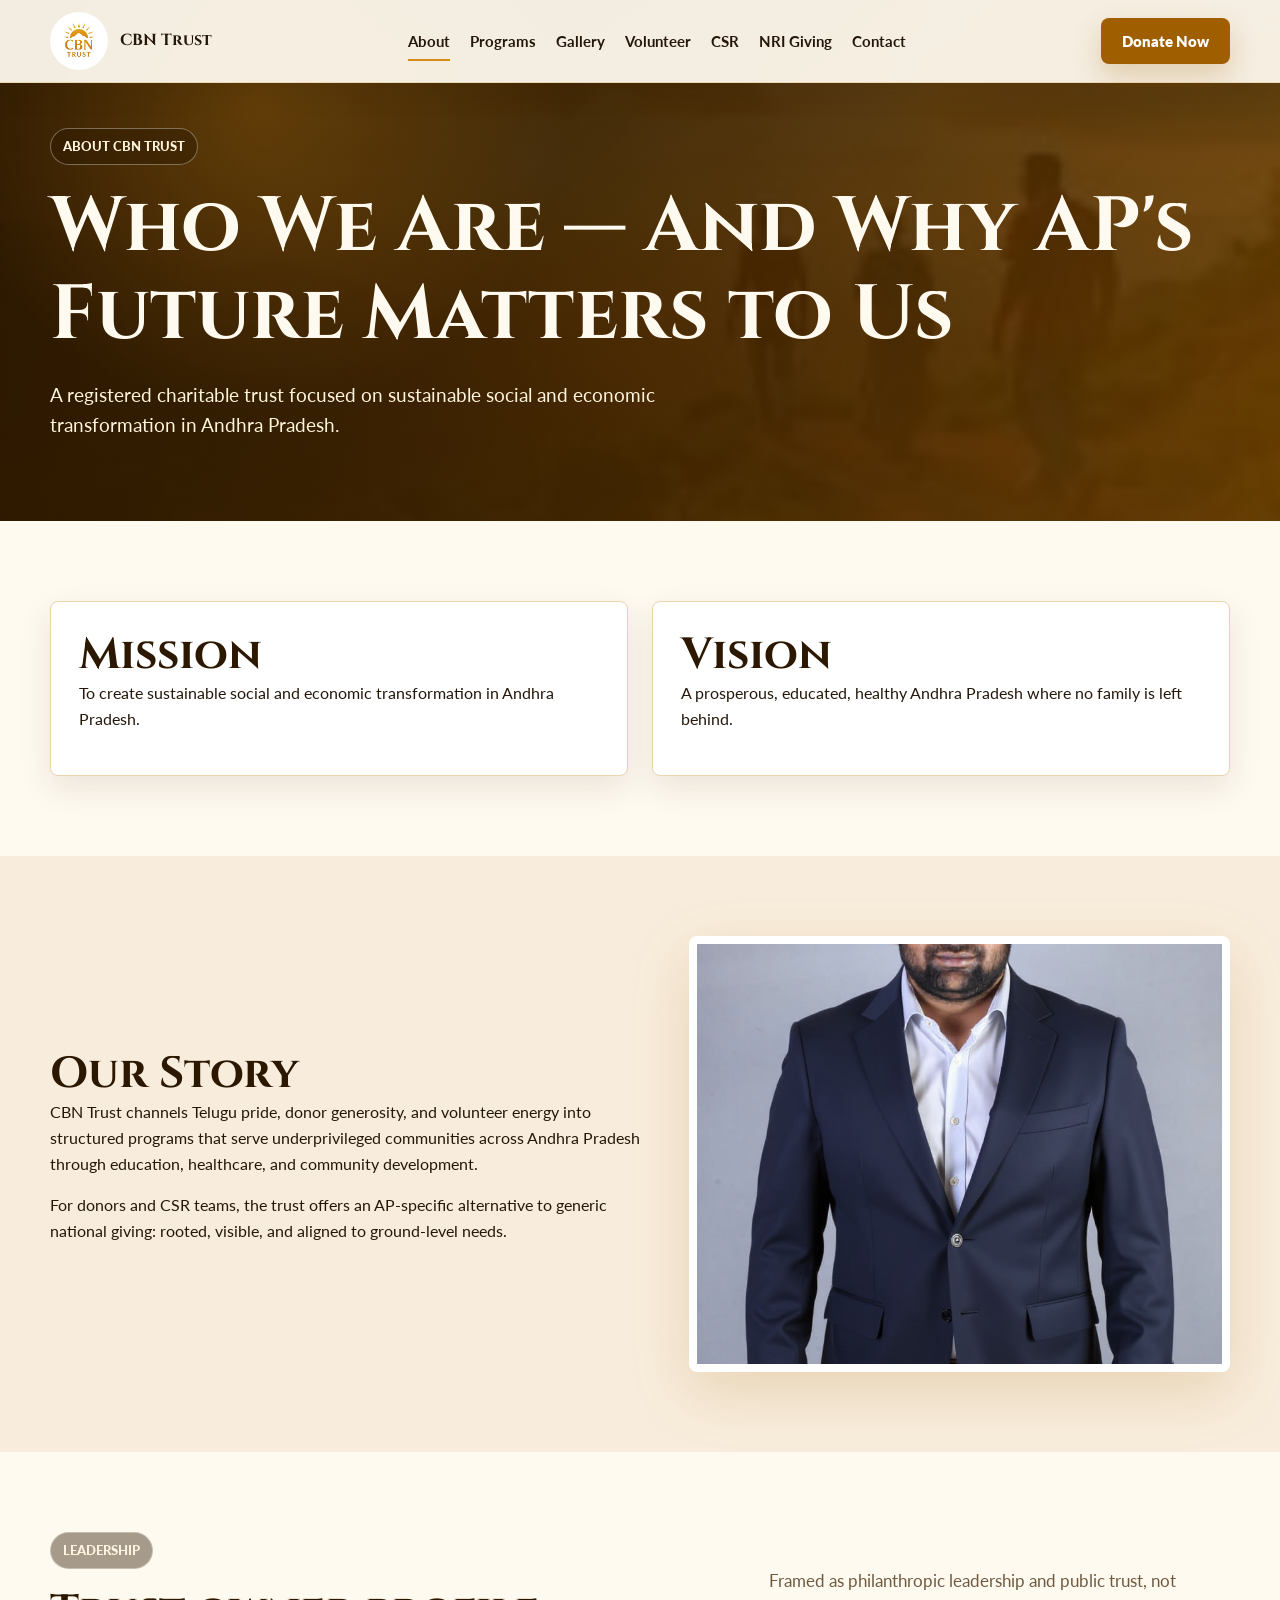
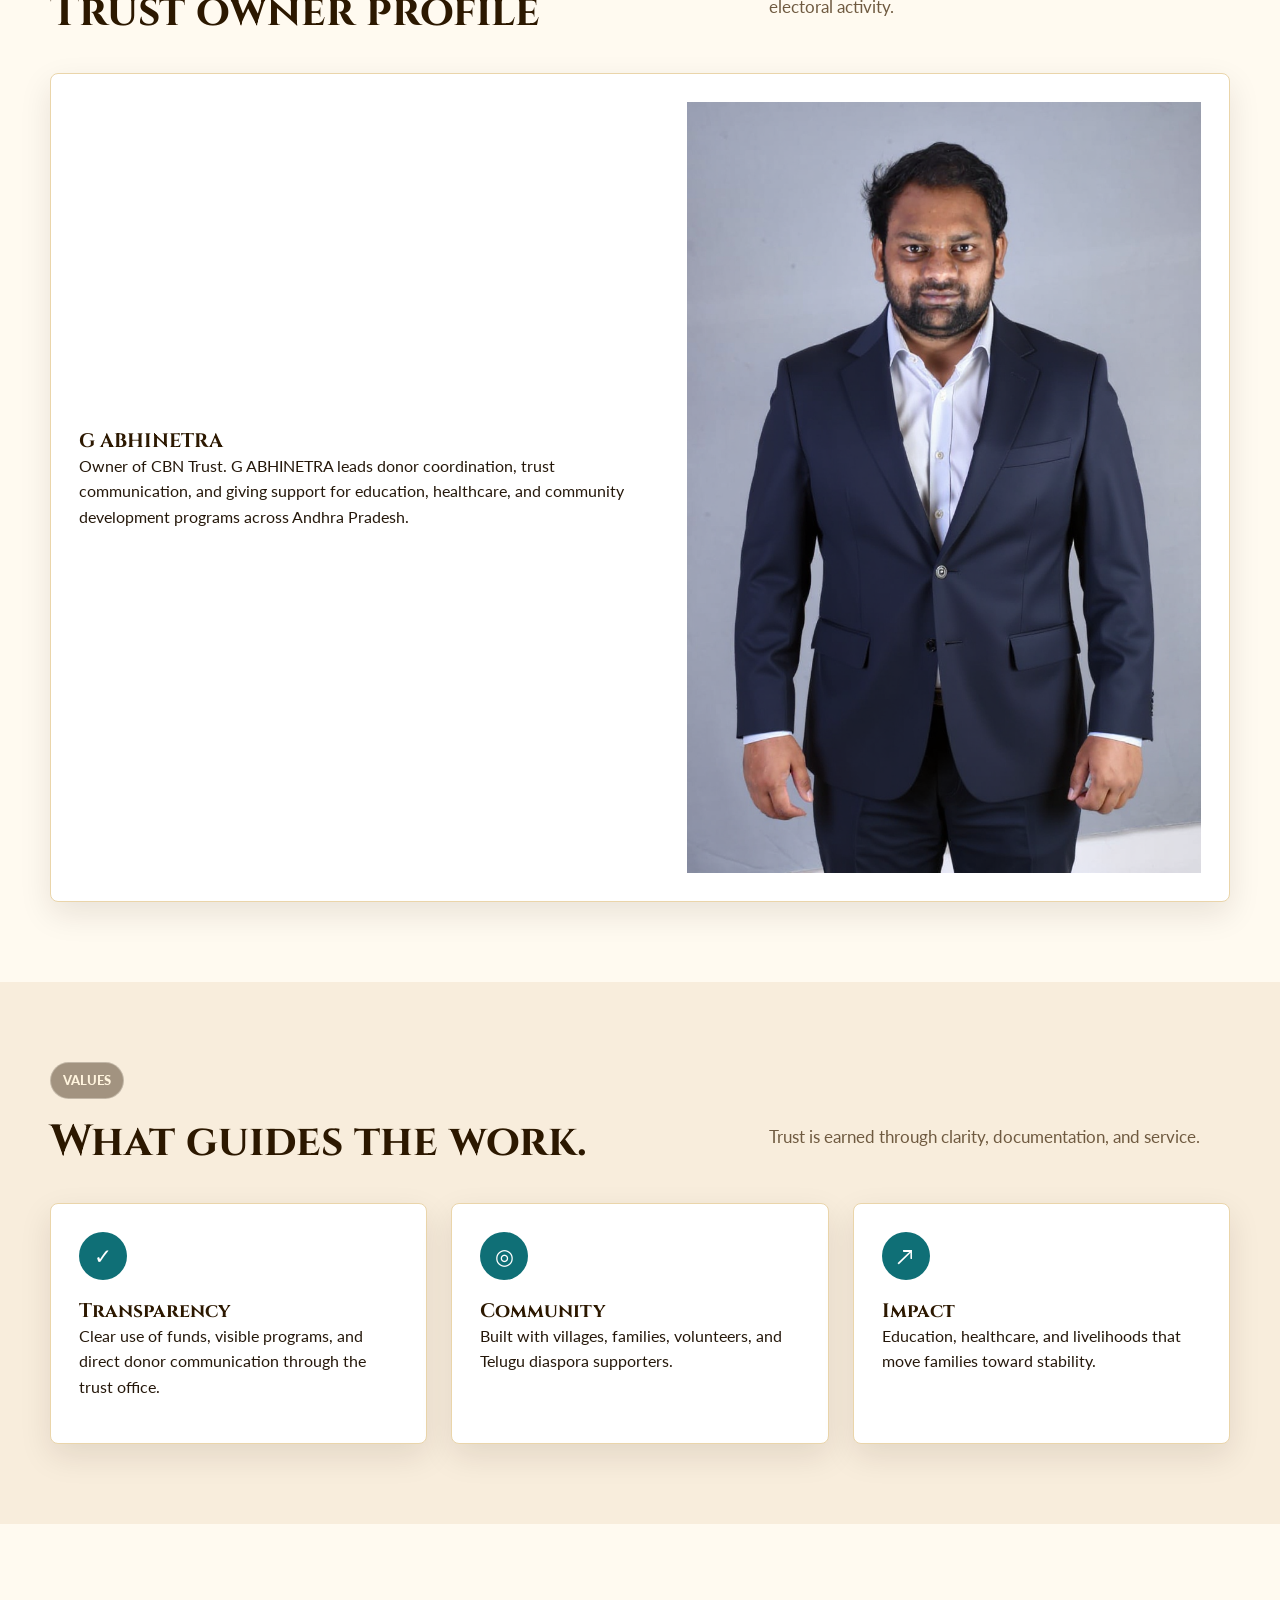
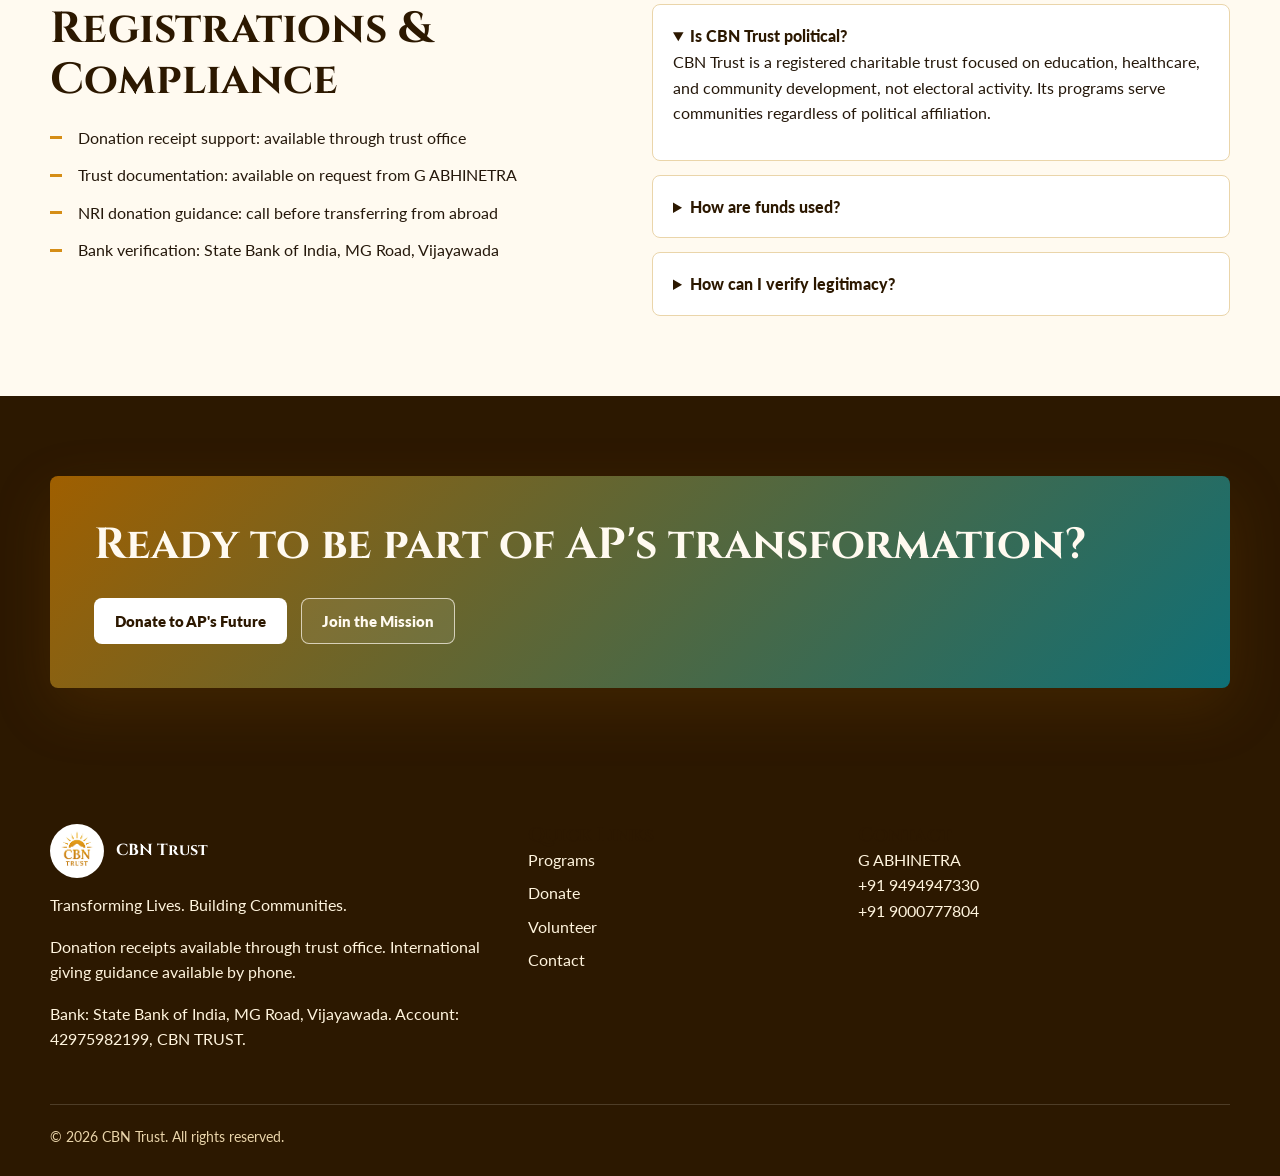
==== about.html @ 4fd9454a "Initial CBN Trust static website" ====
<!doctype html>
<html lang="en">
<head>
  <meta charset="utf-8"><meta name="viewport" content="width=device-width, initial-scale=1">
  <title>About CBN Trust | AP's Trusted Nonprofit for Education, Healthcare & Development</title>
  <meta name="description" content="Learn about CBN Trust's mission, leadership, registrations, and commitment to education, healthcare, and community development in Andhra Pradesh.">
  <link rel="canonical" href="https://cbntrust.org/about.html">
  <meta property="og:title" content="About CBN Trust | AP's Trusted Nonprofit for Education, Healthcare & Development"><meta property="og:description" content="Learn about CBN Trust's mission, leadership, registrations, and commitment to education, healthcare, and community development in Andhra Pradesh."><meta property="og:image" content="/assets/og-image.jpg"><meta property="og:type" content="website"><meta property="og:site_name" content="CBN Trust">
  <meta name="twitter:card" content="summary_large_image"><meta name="twitter:title" content="About CBN Trust | AP's Trusted Nonprofit for Education, Healthcare & Development"><meta name="twitter:description" content="Learn about CBN Trust's mission, leadership, registrations, and commitment to education, healthcare, and community development in Andhra Pradesh."><meta name="twitter:image" content="/assets/og-image.jpg">
  <link rel="preconnect" href="https://fonts.googleapis.com"><link rel="preconnect" href="https://fonts.gstatic.com" crossorigin><link href="https://fonts.googleapis.com/css2?family=Cinzel:wght@600;700;800&family=Lato:wght@400;700;900&family=Tiro+Telugu:ital@0;1&display=swap" rel="stylesheet"><link rel="stylesheet" href="css/variables.css"><link rel="stylesheet" href="css/global.css">
  <script type="application/ld+json">{"@context":"https://schema.org","@type":"NGO","name":"CBN Trust","description":"CBN Trust is dedicated to creating sustainable social and economic transformation in Andhra Pradesh through innovative programs in education, healthcare, and community development.","url":"https://cbntrust.org","logo":"https://cbntrust.org/assets/logo.png","areaServed":"Andhra Pradesh, India","foundingLocation":"Andhra Pradesh, India"}</script>
</head>
<body>
  <header class="site-header solid"><div class="container nav"><a class="brand" href="index.html"><img src="assets/logo.png" alt="CBN Trust logo"><span>CBN Trust</span></a><nav class="nav-links" aria-label="Primary navigation"><a class="active" href="about.html">About</a><a href="programs.html">Programs</a><a href="gallery.html">Gallery</a><a href="volunteer.html">Volunteer</a><a href="csr-partnership.html">CSR</a><a href="nri-giving.html">NRI Giving</a><a href="contact.html">Contact</a></nav><a class="button primary nav-cta" href="donate.html" aria-label="Donate now">Donate Now</a><button class="menu-toggle" type="button" aria-label="Open menu" aria-expanded="false">☰</button></div></header>
  <main>
    <section class="page-hero"><div class="container"><span class="eyebrow">About CBN Trust</span><h1>Who We Are — And Why AP's Future Matters to Us</h1><p>A registered charitable trust focused on sustainable social and economic transformation in Andhra Pradesh.</p></div></section>
    <section class="section"><div class="container grid two"><article class="card reveal"><h2>Mission</h2><p>To create sustainable social and economic transformation in Andhra Pradesh.</p></article><article class="card reveal"><h2>Vision</h2><p>A prosperous, educated, healthy Andhra Pradesh where no family is left behind.</p></article></div></section>
    <section class="section alt"><div class="container split"><div class="reveal"><h2>Our Story</h2><p>CBN Trust channels Telugu pride, donor generosity, and volunteer energy into structured programs that serve underprivileged communities across Andhra Pradesh through education, healthcare, and community development.</p><p>For donors and CSR teams, the trust offers an AP-specific alternative to generic national giving: rooted, visible, and aligned to ground-level needs.</p></div><div class="media-frame reveal"><img src="assets/images/owner-abhinethra.png" alt="G ABHINETRA, owner of CBN Trust" loading="lazy"></div></div></section>
    <section class="section"><div class="container"><div class="section-head reveal"><div><span class="eyebrow">Leadership</span><h2>Trust owner profile</h2></div><p>Framed as philanthropic leadership and public trust, not electoral activity.</p></div><article class="card split reveal"><div><h3>G ABHINETRA</h3><p>Owner of CBN Trust. G ABHINETRA leads donor coordination, trust communication, and giving support for education, healthcare, and community development programs across Andhra Pradesh.</p></div><img src="assets/images/owner-abhinethra.png" alt="G ABHINETRA, owner of CBN Trust"></article></div></section>
    <section class="section alt"><div class="container"><div class="section-head reveal"><div><span class="eyebrow">Values</span><h2>What guides the work.</h2></div><p>Trust is earned through clarity, documentation, and service.</p></div><div class="grid four grid three"><article class="card reveal"><span class="icon">✓</span><h3>Transparency</h3><p>Clear use of funds, visible programs, and direct donor communication through the trust office.</p></article><article class="card reveal"><span class="icon">◎</span><h3>Community</h3><p>Built with villages, families, volunteers, and Telugu diaspora supporters.</p></article><article class="card reveal"><span class="icon">↗</span><h3>Impact</h3><p>Education, healthcare, and livelihoods that move families toward stability.</p></article></div></div></section>
    <section class="section"><div class="container grid two"><div class="reveal"><h2>Registrations & Compliance</h2><ul class="list-check"><li>Donation receipt support: available through trust office</li><li>Trust documentation: available on request from G ABHINETRA</li><li>NRI donation guidance: call before transferring from abroad</li><li>Bank verification: State Bank of India, MG Road, Vijayawada</li></ul></div><div class="faq reveal"><details open><summary>Is CBN Trust political?</summary><p>CBN Trust is a registered charitable trust focused on education, healthcare, and community development, not electoral activity. Its programs serve communities regardless of political affiliation.</p></details><details><summary>How are funds used?</summary><p>Funds are directed toward program delivery, field coordination, documentation, and beneficiary support, with receipts and transfer records handled through the trust office.</p></details><details><summary>How can I verify legitimacy?</summary><p>Verify directly with G ABHINETRA using +91 9494947330 or +91 9000777804, and match bank transfers to the CBN TRUST account at State Bank of India, MG Road, Vijayawada.</p></details></div></div></section>
    <section class="section dark"><div class="container banner"><h2>Ready to be part of AP's transformation?</h2><div class="cta-row"><a class="button light" href="donate.html">Donate to AP's Future</a><a class="button secondary" href="volunteer.html">Join the Mission</a></div></div></section>
  </main>
  <footer class="site-footer"><div class="container footer-grid"><div><div class="footer-logo"><img src="assets/logo.png" alt="CBN Trust logo"><strong>CBN Trust</strong></div><p>Transforming Lives. Building Communities.</p><p>Donation receipts available through trust office. International giving guidance available by phone.</p><p>Bank: State Bank of India, MG Road, Vijayawada. Account: 42975982199, CBN TRUST.</p></div><div><h3>Quick Links</h3><div class="footer-links"><a href="programs.html">Programs</a><a href="donate.html">Donate</a><a href="volunteer.html">Volunteer</a><a href="contact.html">Contact</a></div></div><div><h3>Contact</h3><p>G ABHINETRA<br>+91 9494947330<br>+91 9000777804</p></div></div><div class="container footer-bottom">© 2026 CBN Trust. All rights reserved.</div></footer><a class="mobile-donate button primary" href="donate.html">Donate Now</a><script src="js/main.js"></script>
</body>
</html>
---- css/variables.css ----
:root {
  --color-primary: #d58d16;
  --color-primary-dark: #9f5f00;
  --color-secondary: #0f6f76;
  --color-accent: #7a8f2a;
  --color-background: #fffaf0;
  --color-background-warm: #f8eddc;
  --color-text: #25180b;
  --color-text-muted: #6f5a40;
  --color-surface: #ffffff;
  --color-surface-gold: #fff4dd;
  --color-border: #ead5aa;
  --color-dark: #2c1800;
  --font-display: "Cinzel", "Tiro Telugu", Georgia, serif;
  --font-body: "Lato", "Tiro Telugu", system-ui, sans-serif;
  --radius: 8px;
  --shadow-primary: 0 20px 60px rgba(159, 95, 0, 0.18);
  --shadow-soft: 0 12px 32px rgba(37, 24, 11, 0.1);
  --gradient-hero: linear-gradient(135deg, rgba(44, 24, 0, 0.92), rgba(159, 95, 0, 0.72));
  --max-width: 1180px;
  --section-space: 80px;
}

@media (max-width: 760px) {
  :root {
    --section-space: 48px;
  }
}
---- css/global.css ----
* {
  box-sizing: border-box;
}

html {
  scroll-behavior: smooth;
}

body {
  margin: 0;
  color: var(--color-text);
  background: var(--color-background);
  font-family: var(--font-body);
  line-height: 1.6;
}

img {
  display: block;
  max-width: 100%;
}

a {
  color: inherit;
  text-decoration: none;
}

p {
  margin: 0 0 16px;
}

h1,
h2,
h3 {
  margin: 0;
  color: var(--color-dark);
  font-family: var(--font-display);
  font-weight: 700;
  line-height: 1.15;
}

h1 {
  font-size: clamp(2.35rem, 6vw, 5.15rem);
}

h2 {
  font-size: clamp(1.85rem, 3.4vw, 3rem);
}

h3 {
  font-size: 1.22rem;
}

.container {
  width: min(var(--max-width), calc(100% - 40px));
  margin: 0 auto;
}

.site-header {
  position: fixed;
  z-index: 50;
  top: 0;
  left: 0;
  width: 100%;
  border-bottom: 1px solid transparent;
  transition: background 200ms ease, border-color 200ms ease, box-shadow 200ms ease;
}

.site-header.scrolled,
.site-header.solid {
  border-color: rgba(213, 141, 22, 0.22);
  background: rgba(255, 250, 240, 0.94);
  box-shadow: 0 10px 30px rgba(37, 24, 11, 0.08);
  backdrop-filter: blur(14px);
}

.nav {
  display: flex;
  align-items: center;
  justify-content: space-between;
  min-height: 82px;
  gap: 24px;
}

.brand {
  display: flex;
  align-items: center;
  gap: 12px;
  font-family: var(--font-display);
  font-weight: 700;
  letter-spacing: 0;
}

.brand img {
  width: 58px;
  height: 58px;
  border-radius: 50%;
  background: #fff;
}

.site-header:not(.scrolled):not(.solid) .brand,
.site-header:not(.scrolled):not(.solid) .nav-links a,
.site-header:not(.scrolled):not(.solid) .menu-toggle {
  color: #fffaf0;
}

.nav-links {
  display: flex;
  align-items: center;
  gap: 20px;
  font-size: 0.94rem;
  font-weight: 700;
}

.nav-links a {
  position: relative;
}

.nav-links a::after {
  position: absolute;
  left: 0;
  bottom: -8px;
  width: 0;
  height: 2px;
  background: var(--color-primary);
  content: "";
  transition: width 200ms ease;
}

.nav-links a:hover::after,
.nav-links a.active::after {
  width: 100%;
}

.button,
button {
  display: inline-flex;
  align-items: center;
  justify-content: center;
  min-height: 46px;
  padding: 12px 20px;
  border: 1px solid transparent;
  border-radius: var(--radius);
  cursor: pointer;
  font-family: var(--font-body);
  font-size: 0.96rem;
  font-weight: 800;
  line-height: 1.1;
  text-align: center;
  transition: transform 200ms ease, box-shadow 200ms ease, background 200ms ease, color 200ms ease;
}

.button:hover,
button:hover {
  transform: translateY(-2px);
}

.button.primary,
button.primary {
  color: #fff;
  background: var(--color-primary-dark);
  box-shadow: 0 12px 28px rgba(159, 95, 0, 0.24);
}

.button.secondary {
  color: #fffaf0;
  border-color: rgba(255, 250, 240, 0.7);
  background: rgba(255, 250, 240, 0.08);
}

.button.light {
  color: var(--color-dark);
  background: #fff;
}

.button.ghost {
  color: var(--color-primary-dark);
  border-color: var(--color-border);
  background: transparent;
}

.menu-toggle {
  display: none;
  border: 0;
  background: transparent;
  color: var(--color-dark);
  font-size: 1.8rem;
  box-shadow: none;
}

.hero,
.page-hero {
  position: relative;
  display: grid;
  align-items: end;
  min-height: 92vh;
  padding: 128px 0 64px;
  overflow: hidden;
  color: #fffaf0;
  background: var(--gradient-hero), url("../assets/images/gallery-wide.jpeg") center/cover;
}

.page-hero {
  min-height: 54vh;
}

.hero::before,
.page-hero::before {
  position: absolute;
  inset: 0;
  background-image: radial-gradient(circle at 20% 20%, rgba(213, 141, 22, 0.28), transparent 28%), linear-gradient(90deg, rgba(44, 24, 0, 0.88), rgba(44, 24, 0, 0.28));
  content: "";
}

.hero .container,
.page-hero .container {
  position: relative;
  z-index: 1;
}

.hero-copy {
  width: min(850px, 100%);
}

.eyebrow {
  display: inline-flex;
  margin-bottom: 18px;
  padding: 7px 12px;
  border: 1px solid rgba(255, 250, 240, 0.35);
  border-radius: 999px;
  color: #fff4dd;
  background: rgba(44, 24, 0, 0.42);
  font-size: 0.82rem;
  font-weight: 900;
  text-transform: uppercase;
}

.hero h1,
.page-hero h1 {
  color: #fffaf0;
}

.hero p,
.page-hero p {
  width: min(720px, 100%);
  margin-top: 20px;
  color: #fff4dd;
  font-size: 1.2rem;
}

.cta-row {
  display: flex;
  flex-wrap: wrap;
  gap: 14px;
  margin-top: 28px;
}

.section {
  padding: var(--section-space) 0;
}

.section.alt {
  background: var(--color-background-warm);
}

.section.dark {
  color: #fff4dd;
  background: var(--color-dark);
}

.section.dark h2,
.section.dark h3 {
  color: #fffaf0;
}

.section-head {
  display: grid;
  grid-template-columns: minmax(0, 0.82fr) minmax(260px, 0.55fr);
  gap: 32px;
  align-items: end;
  margin-bottom: 36px;
}

.section-head p {
  color: var(--color-text-muted);
  font-size: 1.05rem;
}

.dark .section-head p {
  color: #f8eddc;
}

.grid {
  display: grid;
  gap: 24px;
}

.grid.three {
  grid-template-columns: repeat(3, minmax(0, 1fr));
}

.grid.two {
  grid-template-columns: repeat(2, minmax(0, 1fr));
}

.card,
.story-card,
.form-panel {
  border: 1px solid var(--color-border);
  border-radius: var(--radius);
  background: var(--color-surface);
  box-shadow: var(--shadow-soft);
}

.card {
  padding: 28px;
}

.pillar-card {
  position: relative;
  overflow: hidden;
  border-left: 6px solid var(--color-primary);
  background: linear-gradient(180deg, #fff, #fff8e8);
}

.pillar-card::after {
  position: absolute;
  right: -44px;
  top: -44px;
  width: 132px;
  height: 132px;
  border: 18px solid rgba(213, 141, 22, 0.16);
  border-radius: 50%;
  content: "";
}

.icon {
  display: grid;
  width: 48px;
  height: 48px;
  place-items: center;
  margin-bottom: 20px;
  border-radius: 50%;
  color: #fff;
  background: var(--color-secondary);
  font-size: 1.35rem;
}

.text-link {
  display: inline-flex;
  margin-top: 10px;
  color: var(--color-primary-dark);
  font-weight: 900;
}

.stats-band {
  background: var(--color-primary-dark);
  color: #fffaf0;
}

.stats-grid {
  display: grid;
  grid-template-columns: repeat(5, minmax(0, 1fr));
  gap: 1px;
  background: rgba(255, 250, 240, 0.18);
}

.stat {
  min-height: 128px;
  padding: 24px 16px;
  background: var(--color-primary-dark);
  text-align: center;
}

.stat strong {
  display: block;
  font-family: var(--font-display);
  font-size: 2rem;
}

.stat span {
  color: #fff4dd;
  font-weight: 700;
}

.story-card {
  display: grid;
  grid-template-columns: 190px 1fr;
  overflow: hidden;
}

.story-card img {
  width: 100%;
  height: 100%;
  object-fit: cover;
}

.story-card div {
  padding: 24px;
}

.trust-row {
  display: grid;
  grid-template-columns: repeat(4, minmax(0, 1fr));
  gap: 16px;
}

.trust-item {
  padding: 20px;
  border: 1px solid rgba(255, 250, 240, 0.2);
  border-radius: var(--radius);
  background: rgba(255, 250, 240, 0.08);
  font-weight: 800;
}

.banner {
  padding: 44px;
  border-radius: var(--radius);
  background: linear-gradient(135deg, var(--color-primary-dark), var(--color-secondary));
  color: #fffaf0;
  box-shadow: var(--shadow-primary);
}

.banner h2 {
  color: #fffaf0;
}

.split {
  display: grid;
  grid-template-columns: 1.05fr 0.95fr;
  gap: 40px;
  align-items: center;
}

.media-frame {
  overflow: hidden;
  border: 8px solid #fff;
  border-radius: var(--radius);
  box-shadow: var(--shadow-primary);
}

.media-frame img {
  width: 100%;
  height: 420px;
  object-fit: cover;
}

.list-check {
  display: grid;
  gap: 12px;
  padding: 0;
  margin: 20px 0 0;
  list-style: none;
}

.list-check li {
  padding-left: 28px;
  background: linear-gradient(var(--color-primary), var(--color-primary)) 0 0.72em/12px 3px no-repeat;
}

.gallery-grid {
  display: grid;
  grid-template-columns: repeat(4, minmax(0, 1fr));
  gap: 16px;
}

.gallery-item {
  position: relative;
  min-height: 210px;
  overflow: hidden;
  border-radius: var(--radius);
  background: var(--color-surface-gold);
}

.gallery-item.tall {
  grid-row: span 2;
}

.gallery-item.wide {
  grid-column: span 2;
}

.gallery-item img {
  width: 100%;
  height: 100%;
  min-height: inherit;
  object-fit: cover;
}

.gallery-item figcaption {
  position: absolute;
  right: 0;
  bottom: 0;
  left: 0;
  padding: 12px;
  color: #fffaf0;
  background: linear-gradient(transparent, rgba(44, 24, 0, 0.86));
  font-weight: 800;
}

.form-panel {
  padding: 28px;
}

.form-grid {
  display: grid;
  grid-template-columns: repeat(2, minmax(0, 1fr));
  gap: 16px;
}

label {
  display: grid;
  gap: 7px;
  color: var(--color-text-muted);
  font-size: 0.86rem;
  font-weight: 900;
}

input,
select,
textarea {
  width: 100%;
  min-height: 46px;
  padding: 12px 14px;
  border: 1px solid var(--color-border);
  border-radius: var(--radius);
  background: #fff;
  color: var(--color-text);
  font: inherit;
}

textarea {
  min-height: 130px;
  resize: vertical;
}

.full {
  grid-column: 1 / -1;
}

.faq {
  display: grid;
  gap: 14px;
}

.faq details {
  padding: 18px 20px;
  border: 1px solid var(--color-border);
  border-radius: var(--radius);
  background: #fff;
}

.faq summary {
  cursor: pointer;
  color: var(--color-dark);
  font-weight: 900;
}

.site-footer {
  padding: 56px 0 28px;
  color: #fff4dd;
  background: var(--color-dark);
}

.footer-grid {
  display: grid;
  grid-template-columns: 1.2fr 0.8fr 1fr;
  gap: 32px;
}

.footer-logo {
  display: flex;
  align-items: center;
  gap: 12px;
  margin-bottom: 14px;
  color: #fff;
  font-family: var(--font-display);
  font-weight: 700;
}

.footer-logo img {
  width: 54px;
  height: 54px;
  border-radius: 50%;
  background: #fff;
}

.footer-links {
  display: grid;
  gap: 8px;
}

.footer-bottom {
  margin-top: 36px;
  padding-top: 20px;
  border-top: 1px solid rgba(255, 250, 240, 0.16);
  color: #ead5aa;
  font-size: 0.9rem;
}

.mobile-donate {
  display: none;
}

.reveal {
  opacity: 0;
  transform: translateY(18px);
  transition: opacity 520ms ease, transform 520ms ease;
}

.reveal.visible {
  opacity: 1;
  transform: none;
}

.filter-tabs,
.amount-grid {
  display: flex;
  flex-wrap: wrap;
  gap: 12px;
}

.amount-button,
.filter-button {
  border-color: var(--color-border);
  color: var(--color-dark);
  background: #fff;
}

.amount-button.active,
.filter-button.active {
  color: #fff;
  background: var(--color-primary-dark);
}

.donation-box {
  position: sticky;
  top: 100px;
}

.map-placeholder,
.video-placeholder {
  display: grid;
  min-height: 300px;
  place-items: center;
  border: 1px dashed var(--color-primary-dark);
  border-radius: var(--radius);
  background: var(--color-surface-gold);
  color: var(--color-text-muted);
  text-align: center;
  font-weight: 900;
}

@media (max-width: 980px) {
  .nav-links {
    position: fixed;
    inset: 0;
    display: none;
    flex-direction: column;
    justify-content: center;
    background: rgba(44, 24, 0, 0.97);
    color: #fffaf0;
    font-size: 1.35rem;
  }

  .nav-links.open {
    display: flex;
  }

  .menu-toggle {
    position: relative;
    z-index: 60;
    display: inline-flex;
  }

  .nav-cta {
    display: none;
  }

  .section-head,
  .split,
  .grid.three,
  .grid.two,
  .footer-grid {
    grid-template-columns: 1fr;
  }

  .stats-grid,
  .trust-row {
    grid-template-columns: repeat(2, minmax(0, 1fr));
  }

  .gallery-grid {
    grid-template-columns: repeat(2, minmax(0, 1fr));
  }

  .gallery-item.wide {
    grid-column: span 1;
  }
}

@media (max-width: 640px) {
  .container {
    width: min(100% - 28px, var(--max-width));
  }

  .nav {
    min-height: 70px;
  }

  .brand img {
    width: 48px;
    height: 48px;
  }

  .hero {
    min-height: 88vh;
  }

  .cta-row,
  .button {
    width: 100%;
  }

  .button {
    min-height: 50px;
  }

  .stats-grid,
  .trust-row,
  .form-grid,
  .story-card {
    grid-template-columns: 1fr;
  }

  .story-card img {
    height: 220px;
  }

  .gallery-grid {
    grid-template-columns: 1fr;
  }

  .gallery-item.tall {
    grid-row: span 1;
  }

  .banner {
    padding: 28px;
  }

  .mobile-donate {
    position: fixed;
    z-index: 70;
    right: 14px;
    bottom: 14px;
    left: 14px;
    display: flex;
    min-height: 54px;
    border-radius: var(--radius);
    color: #fff;
    background: var(--color-primary-dark);
    box-shadow: var(--shadow-primary);
  }

  body {
    padding-bottom: 78px;
  }
}
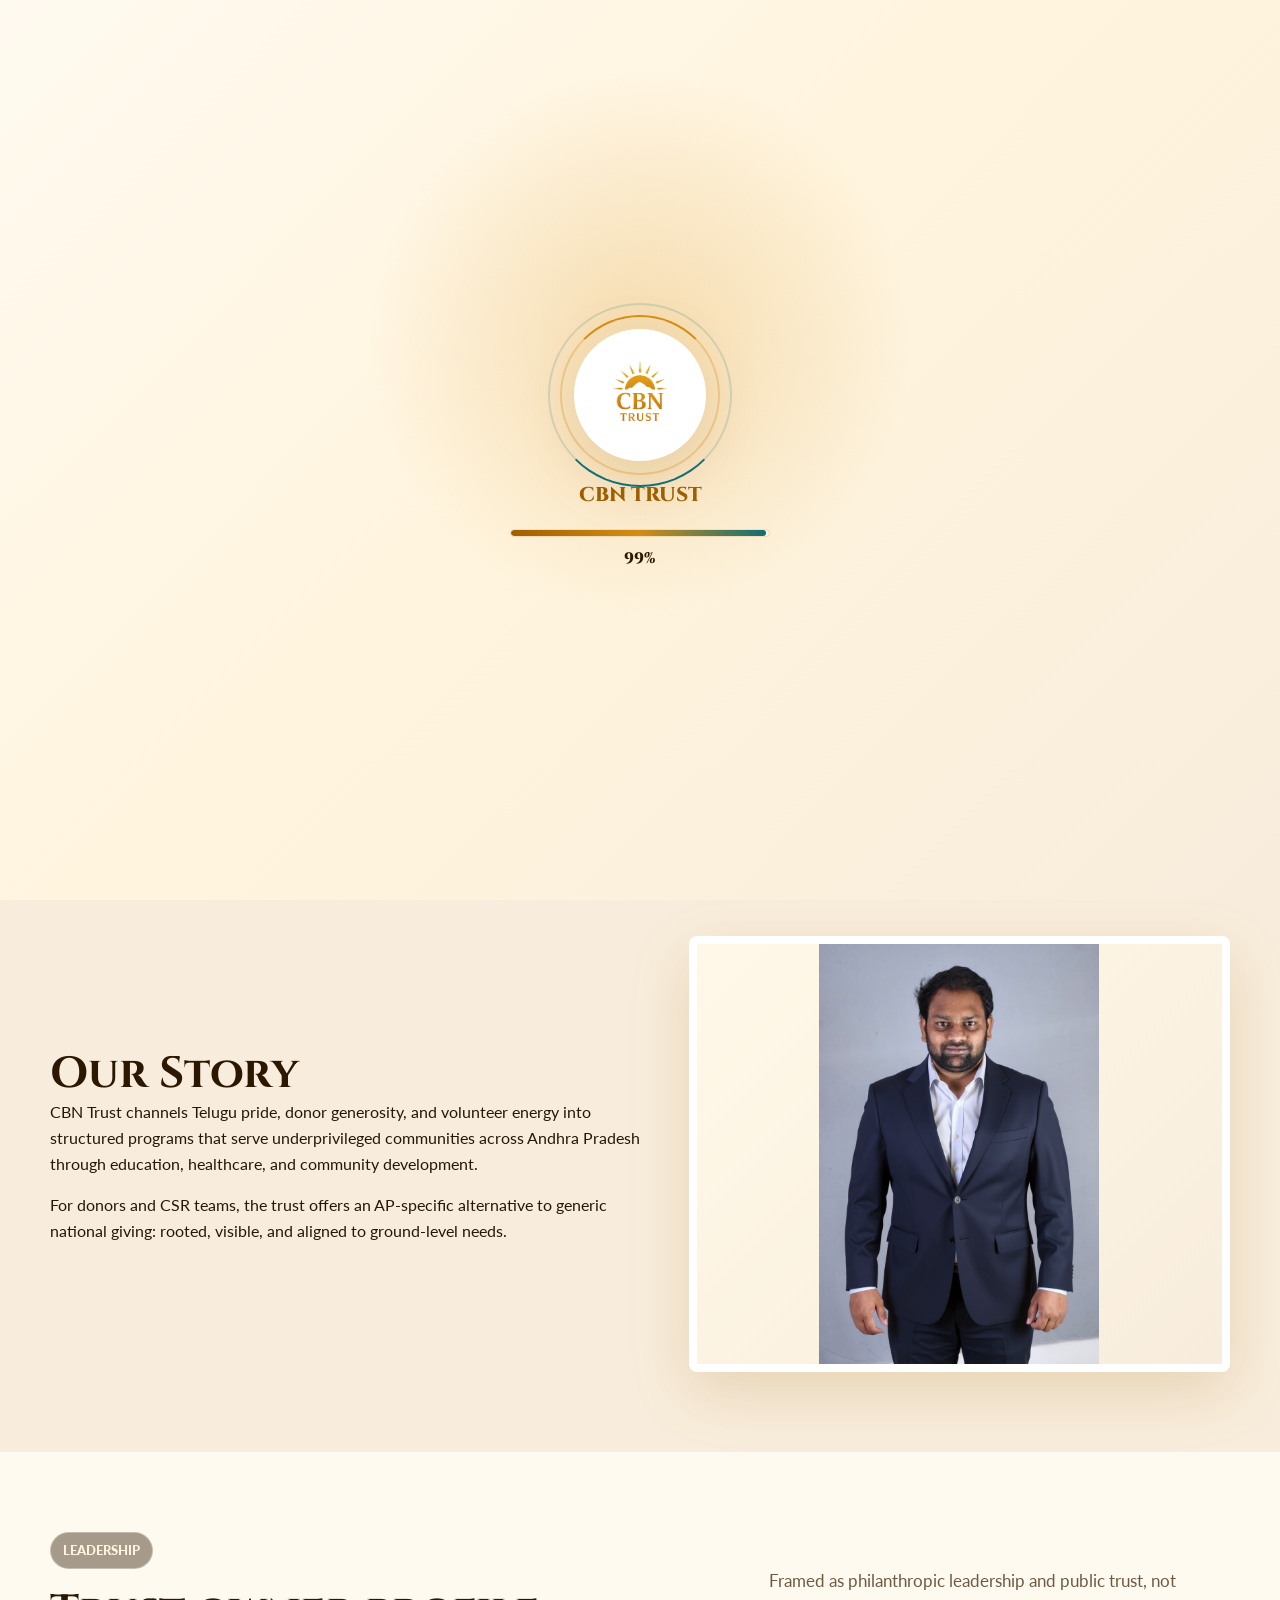
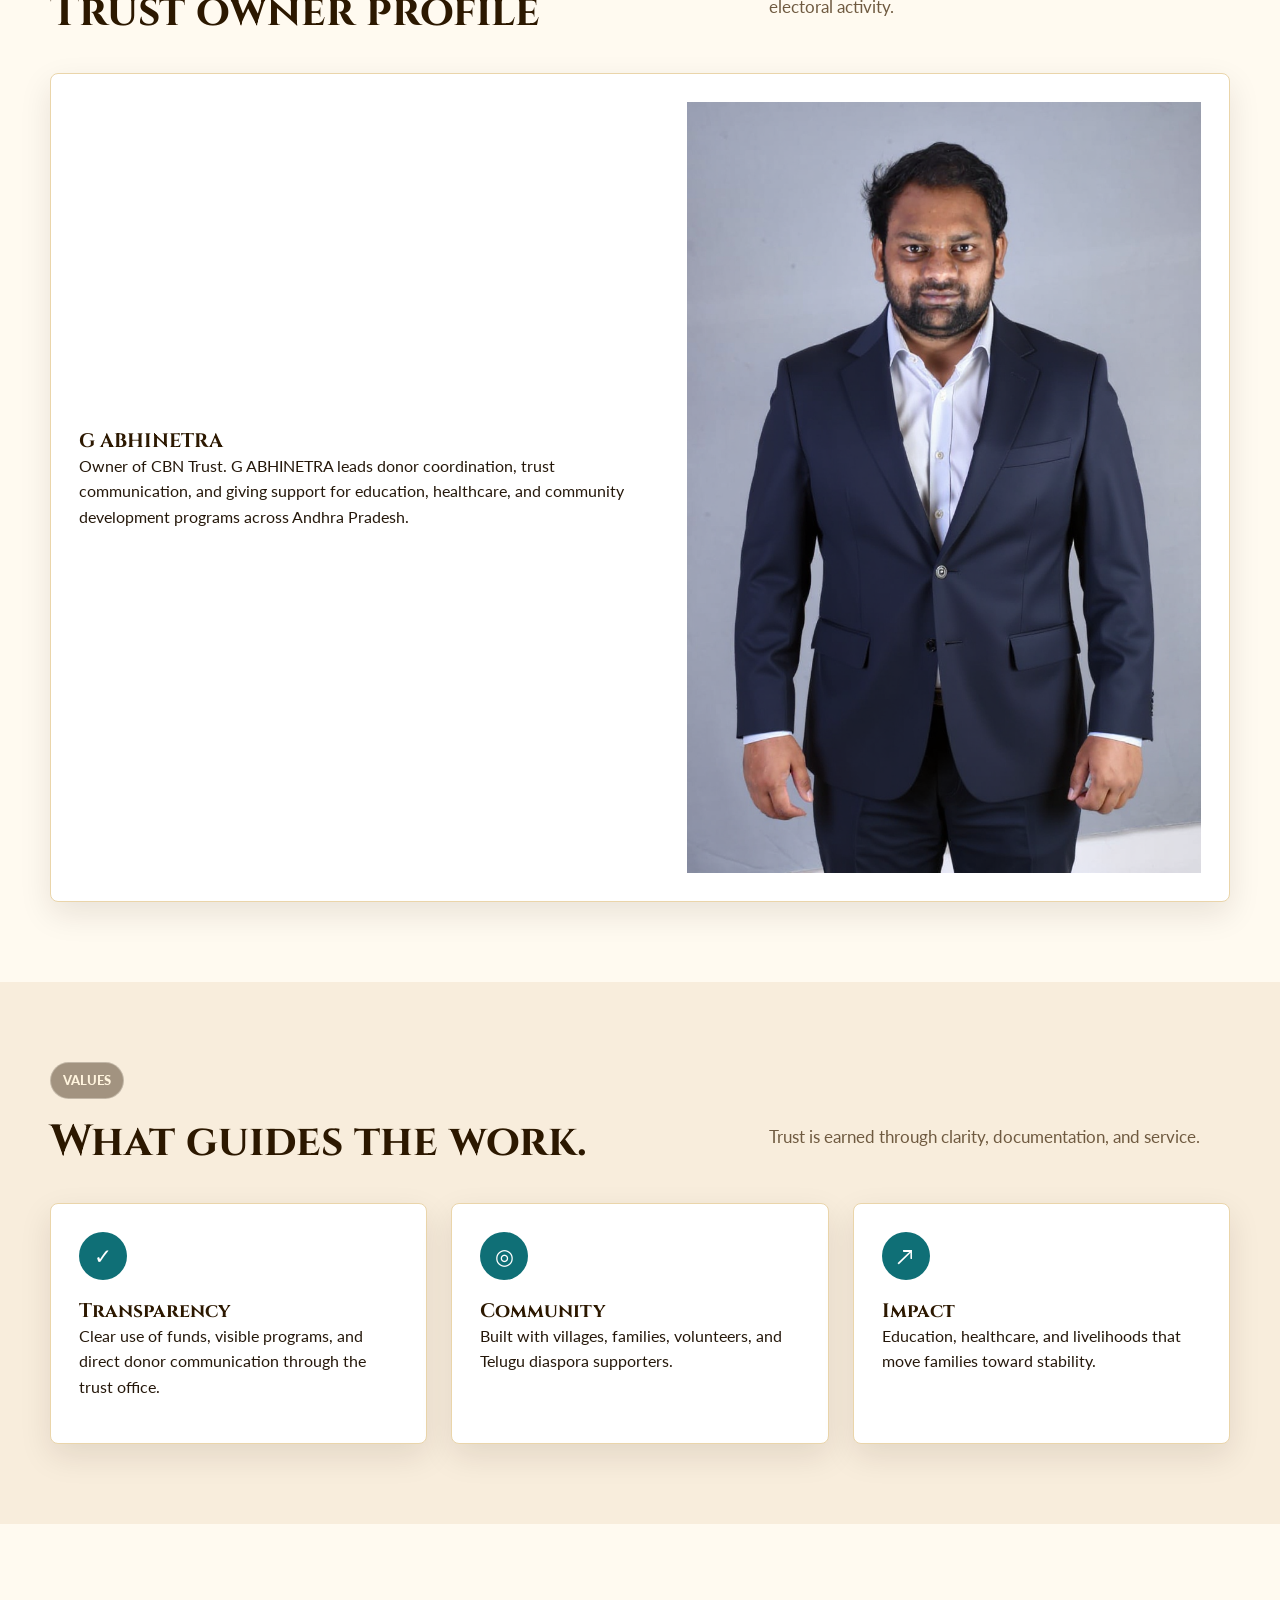
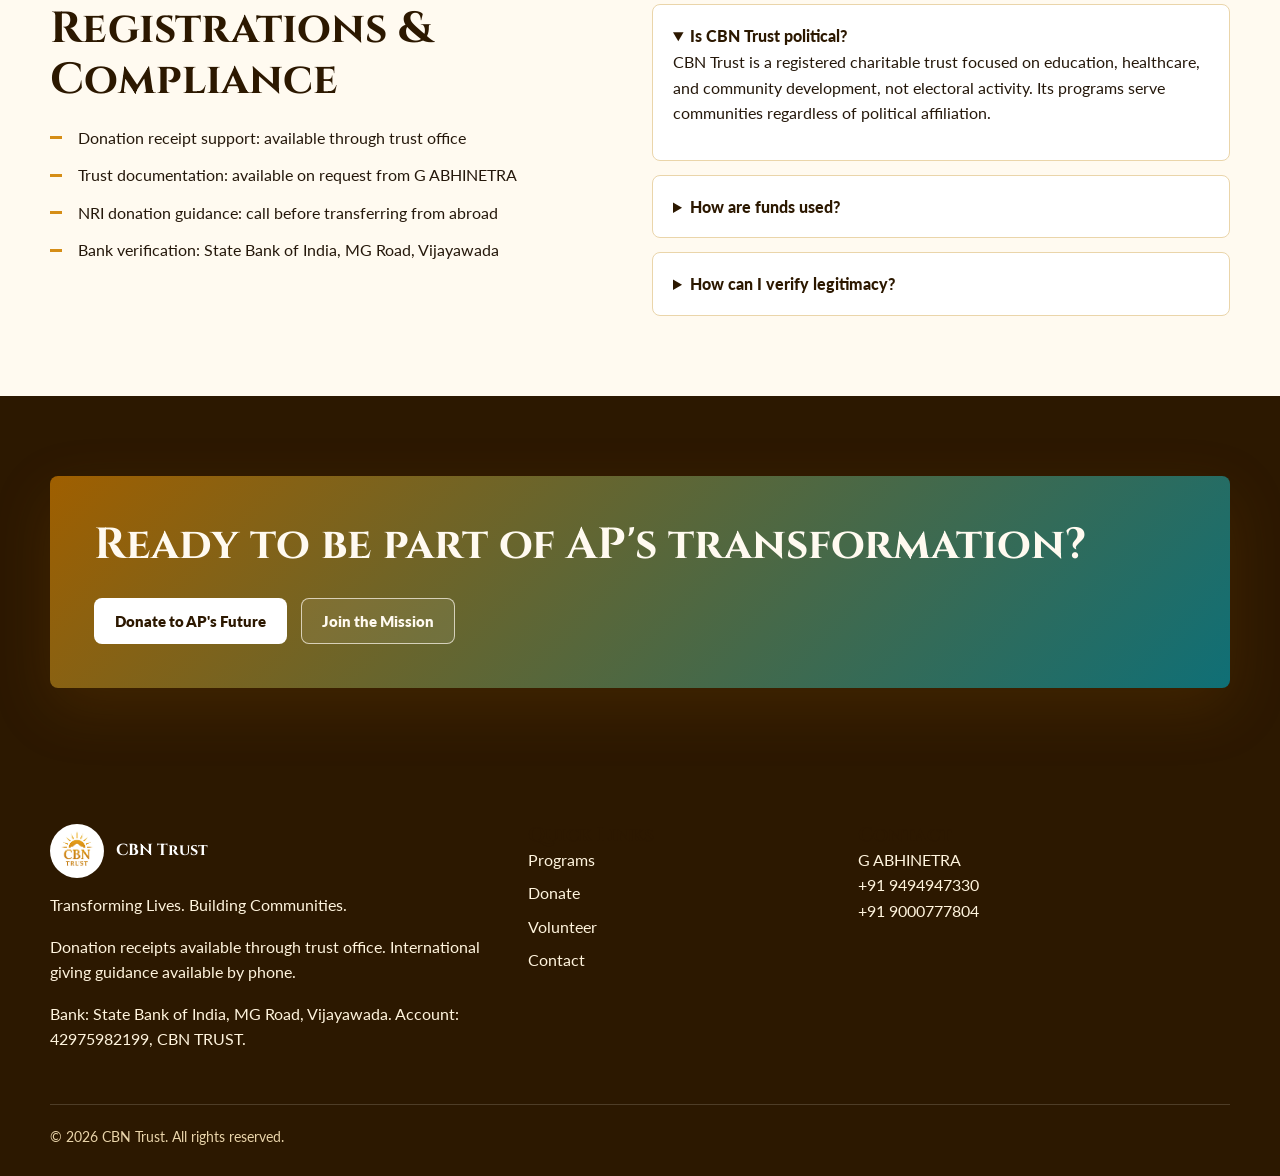
==== commit 61daaad2: "Add progress-based logo loader" ====
--- a/about.html
+++ b/about.html
@@ -11,6 +11,7 @@
   <script type="application/ld+json">{"@context":"https://schema.org","@type":"NGO","name":"CBN Trust","description":"CBN Trust is dedicated to creating sustainable social and economic transformation in Andhra Pradesh through innovative programs in education, healthcare, and community development.","url":"https://cbntrust.org","logo":"https://cbntrust.org/assets/logo.png","areaServed":"Andhra Pradesh, India","foundingLocation":"Andhra Pradesh, India"}</script>
 </head>
 <body>
+  <div class="logo-loader" id="logoLoader" role="status" aria-live="polite" aria-label="Loading CBN Trust"><div class="logo-loader-inner"><div class="logo-loader-mark"><img src="assets/logo.png" alt="CBN Trust logo"></div><span>CBN Trust</span><div class="logo-loader-progress" aria-hidden="true"><div class="logo-loader-track"><div class="logo-loader-bar" id="logoLoaderBar"></div></div><strong id="logoLoaderPercent">0%</strong></div></div></div>
   <header class="site-header solid"><div class="container nav"><a class="brand" href="index.html"><img src="assets/logo.png" alt="CBN Trust logo"><span>CBN Trust</span></a><nav class="nav-links" aria-label="Primary navigation"><a class="active" href="about.html">About</a><a href="programs.html">Programs</a><a href="gallery.html">Gallery</a><a href="volunteer.html">Volunteer</a><a href="csr-partnership.html">CSR</a><a href="nri-giving.html">NRI Giving</a><a href="contact.html">Contact</a></nav><a class="button primary nav-cta" href="donate.html" aria-label="Donate now">Donate Now</a><button class="menu-toggle" type="button" aria-label="Open menu" aria-expanded="false">☰</button></div></header>
   <main>
     <section class="page-hero"><div class="container"><span class="eyebrow">About CBN Trust</span><h1>Who We Are — And Why AP's Future Matters to Us</h1><p>A registered charitable trust focused on sustainable social and economic transformation in Andhra Pradesh.</p></div></section>
--- a/css/global.css
+++ b/css/global.css
@@ -12,6 +12,146 @@
   background: var(--color-background);
   font-family: var(--font-body);
   line-height: 1.6;
+}
+
+body.loader-active {
+  overflow: hidden;
+}
+
+.logo-loader {
+  position: fixed;
+  z-index: 9999;
+  inset: 0;
+  display: grid;
+  place-items: center;
+  padding: 24px;
+  background:
+    radial-gradient(circle at 50% 38%, rgba(213, 141, 22, 0.24), transparent 32%),
+    linear-gradient(135deg, #fffaf0 0%, #fff4dd 48%, #f8eddc 100%);
+  opacity: 1;
+  visibility: visible;
+  transition: opacity 520ms ease, visibility 520ms ease;
+}
+
+.logo-loader.done {
+  opacity: 0;
+  visibility: hidden;
+  pointer-events: none;
+}
+
+.logo-loader-inner {
+  position: relative;
+  display: grid;
+  justify-items: center;
+  gap: 18px;
+}
+
+.logo-loader-mark {
+  position: relative;
+  display: grid;
+  width: 132px;
+  height: 132px;
+  place-items: center;
+  border-radius: 50%;
+  background: #fff;
+  box-shadow: var(--shadow-primary);
+  animation: loader-rise 900ms ease both;
+}
+
+.logo-loader-mark::before,
+.logo-loader-mark::after {
+  position: absolute;
+  inset: -14px;
+  border: 2px solid rgba(213, 141, 22, 0.3);
+  border-top-color: var(--color-primary);
+  border-radius: 50%;
+  content: "";
+  animation: loader-orbit 1400ms linear infinite;
+}
+
+.logo-loader-mark::after {
+  inset: -26px;
+  border-color: rgba(15, 111, 118, 0.16);
+  border-bottom-color: var(--color-secondary);
+  animation-duration: 2100ms;
+  animation-direction: reverse;
+}
+
+.logo-loader img {
+  width: 96px;
+  height: 96px;
+  border-radius: 50%;
+  object-fit: contain;
+}
+
+.logo-loader span {
+  color: var(--color-primary-dark);
+  font-family: var(--font-display);
+  font-size: 1.25rem;
+  font-weight: 800;
+  letter-spacing: 0;
+  text-transform: uppercase;
+  animation: loader-glow 1200ms ease-in-out infinite alternate;
+}
+
+.logo-loader-progress {
+  display: grid;
+  justify-items: center;
+  gap: 10px;
+  width: min(260px, 72vw);
+}
+
+.logo-loader-track {
+  width: 100%;
+  height: 8px;
+  overflow: hidden;
+  border: 1px solid rgba(213, 141, 22, 0.28);
+  border-radius: 999px;
+  background: rgba(255, 255, 255, 0.72);
+  box-shadow: inset 0 1px 4px rgba(159, 95, 0, 0.12);
+}
+
+.logo-loader-bar {
+  width: 0;
+  height: 100%;
+  border-radius: inherit;
+  background: linear-gradient(90deg, var(--color-primary-dark), var(--color-primary), var(--color-secondary));
+  transition: width 120ms ease;
+}
+
+.logo-loader-progress strong {
+  color: var(--color-dark);
+  font-family: var(--font-display);
+  font-size: 0.95rem;
+  font-weight: 800;
+}
+
+@keyframes loader-orbit {
+  to {
+    transform: rotate(360deg);
+  }
+}
+
+@keyframes loader-rise {
+  from {
+    opacity: 0;
+    transform: translateY(18px) scale(0.92);
+  }
+
+  to {
+    opacity: 1;
+    transform: translateY(0) scale(1);
+  }
+}
+
+@keyframes loader-glow {
+  from {
+    opacity: 0.72;
+  }
+
+  to {
+    opacity: 1;
+  }
 }
 
 img {
@@ -391,7 +531,9 @@
 .story-card img {
   width: 100%;
   height: 100%;
-  object-fit: cover;
+  padding: 10px;
+  background: var(--color-surface-gold);
+  object-fit: contain;
 }
 
 .story-card div {
@@ -432,16 +574,19 @@
 }
 
 .media-frame {
+  display: grid;
+  place-items: center;
   overflow: hidden;
   border: 8px solid #fff;
   border-radius: var(--radius);
+  background: linear-gradient(135deg, #fff8e8, #f8eddc);
   box-shadow: var(--shadow-primary);
 }
 
 .media-frame img {
   width: 100%;
   height: 420px;
-  object-fit: cover;
+  object-fit: contain;
 }
 
 .list-check {
@@ -465,10 +610,12 @@
 
 .gallery-item {
   position: relative;
+  display: grid;
+  place-items: center;
   min-height: 210px;
   overflow: hidden;
   border-radius: var(--radius);
-  background: var(--color-surface-gold);
+  background: linear-gradient(135deg, #fff8e8, #f8eddc);
 }
 
 .gallery-item.tall {
@@ -483,7 +630,8 @@
   width: 100%;
   height: 100%;
   min-height: inherit;
-  object-fit: cover;
+  padding: 10px;
+  object-fit: contain;
 }
 
 .gallery-item figcaption {
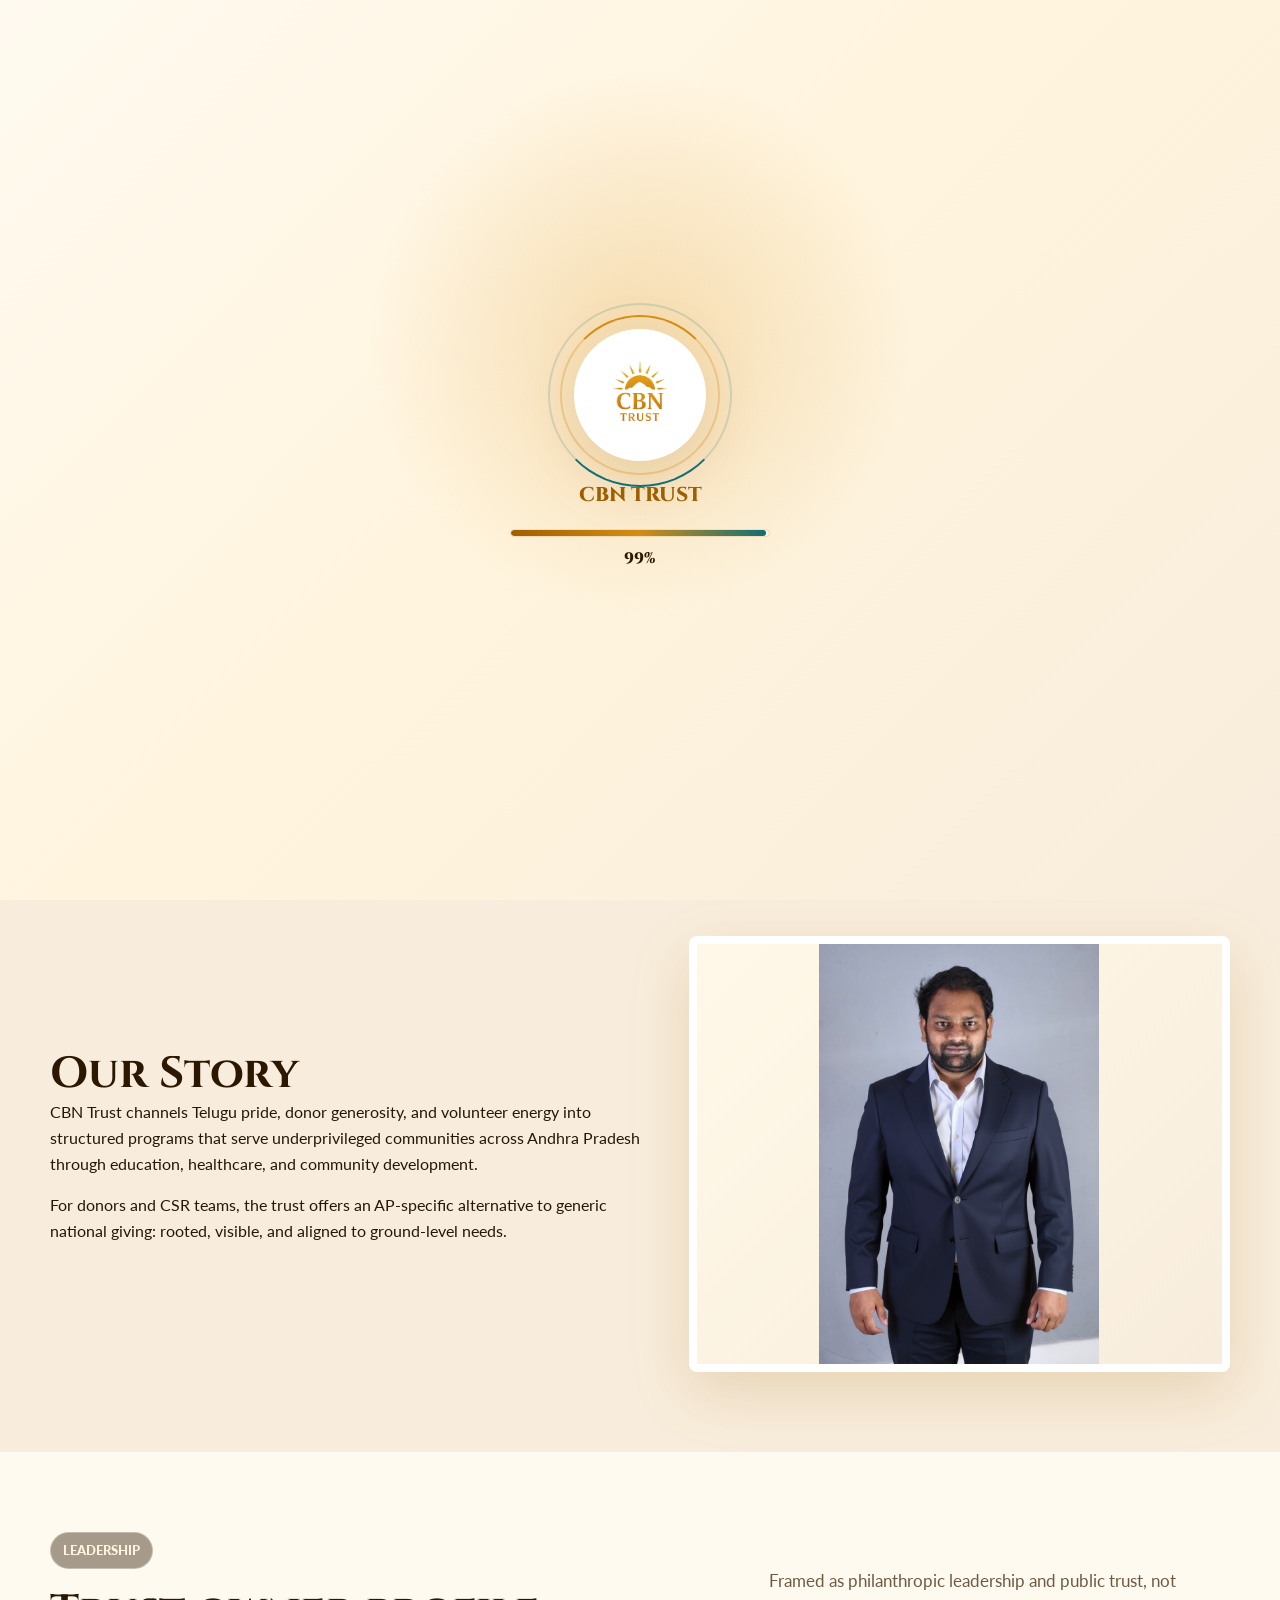
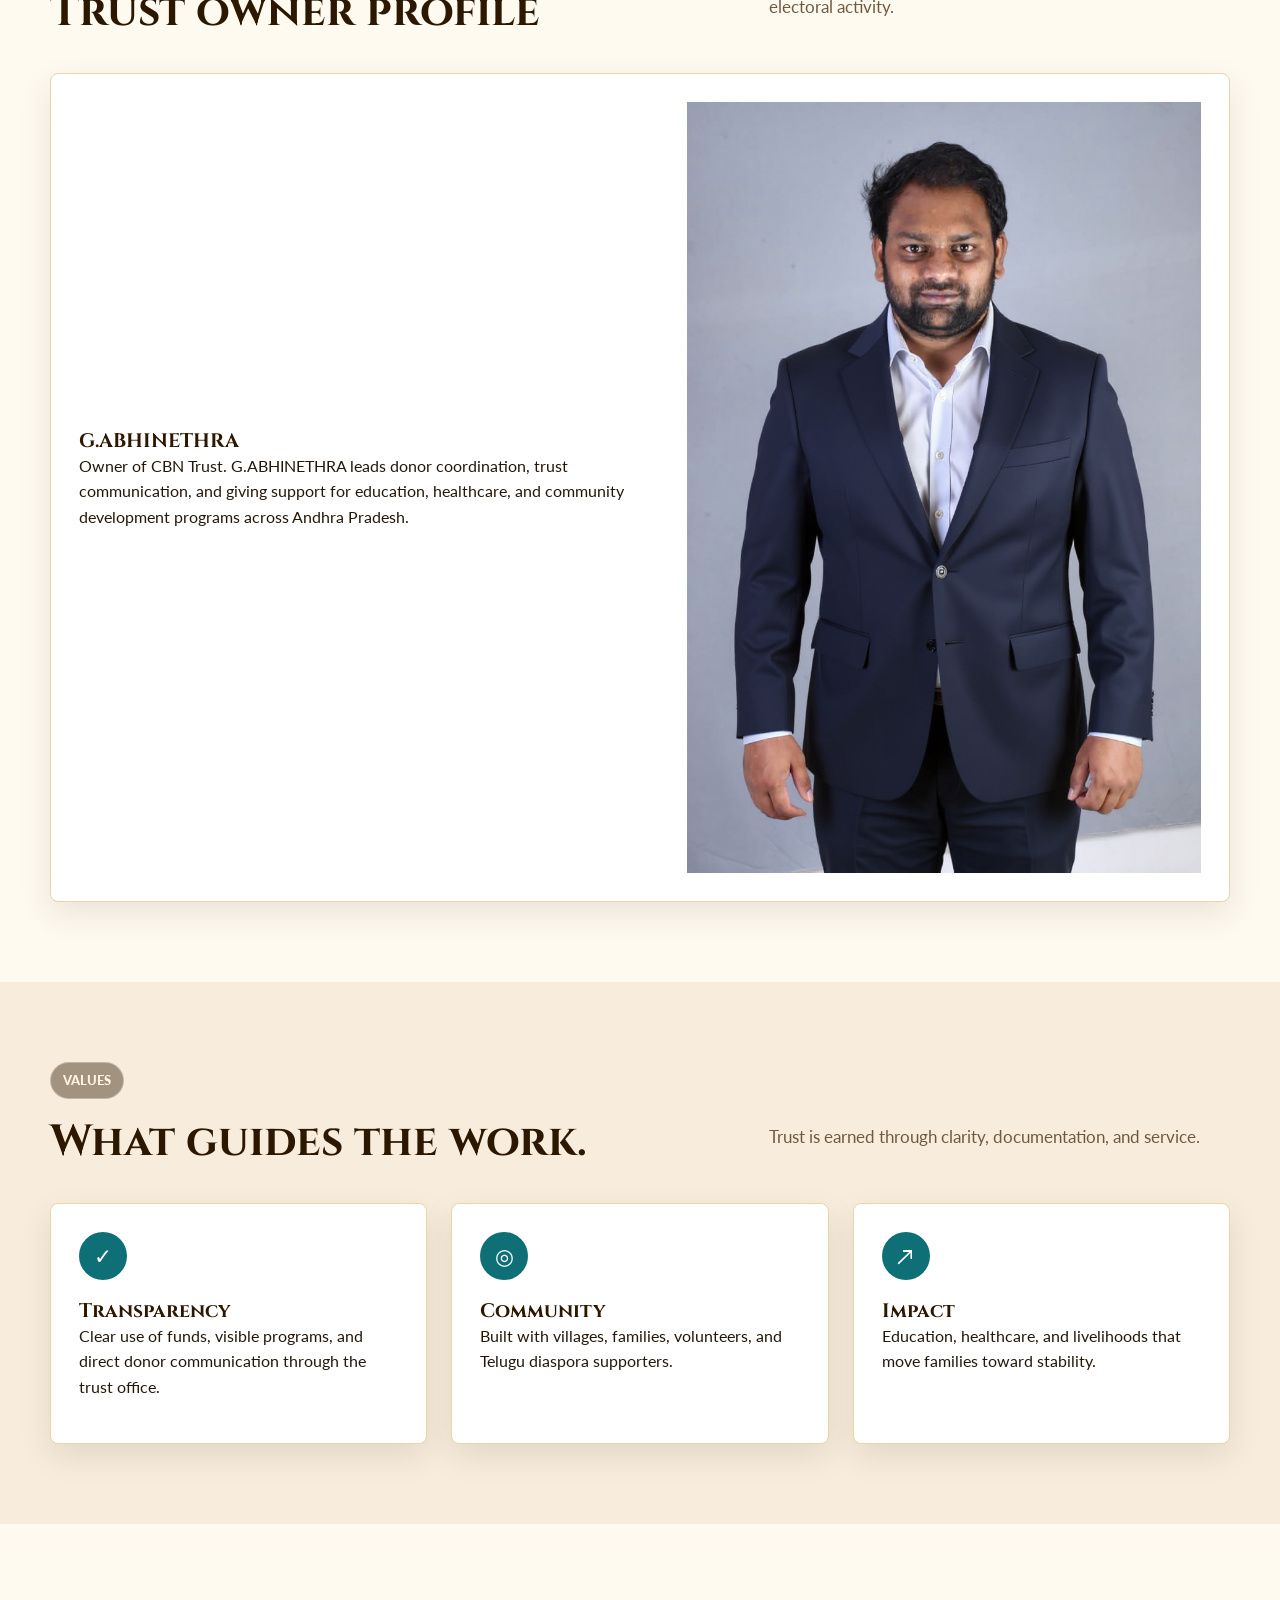
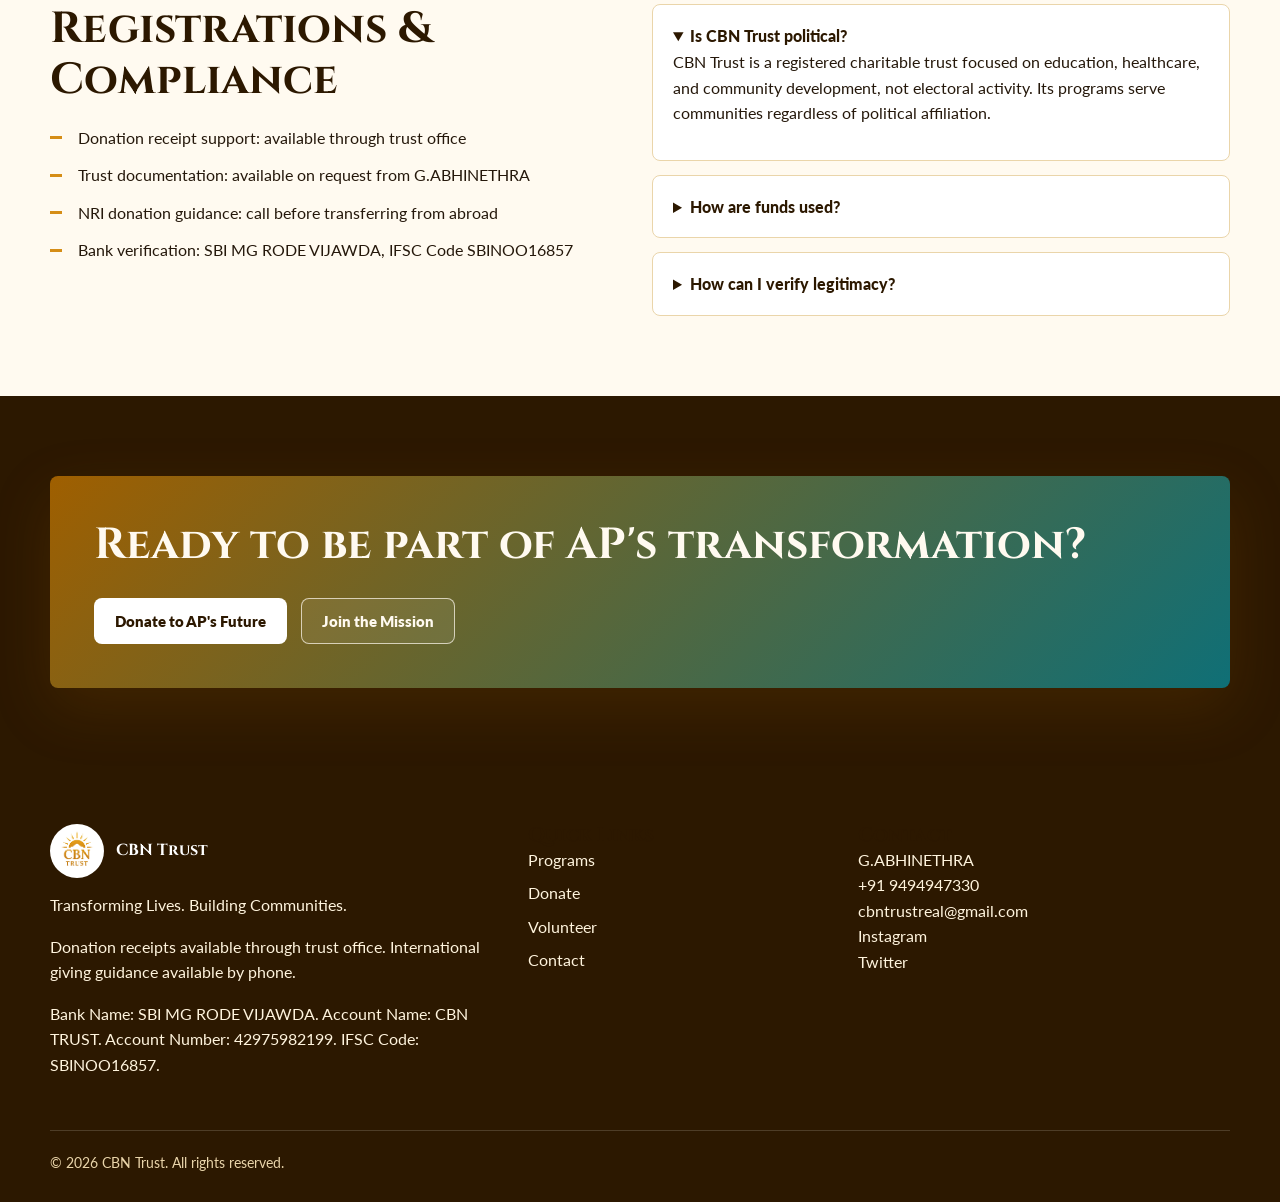
==== commit 118fdf46: "Update trust contact and bank details" ====
--- a/about.html
+++ b/about.html
@@ -16,12 +16,12 @@
   <main>
     <section class="page-hero"><div class="container"><span class="eyebrow">About CBN Trust</span><h1>Who We Are — And Why AP's Future Matters to Us</h1><p>A registered charitable trust focused on sustainable social and economic transformation in Andhra Pradesh.</p></div></section>
     <section class="section"><div class="container grid two"><article class="card reveal"><h2>Mission</h2><p>To create sustainable social and economic transformation in Andhra Pradesh.</p></article><article class="card reveal"><h2>Vision</h2><p>A prosperous, educated, healthy Andhra Pradesh where no family is left behind.</p></article></div></section>
-    <section class="section alt"><div class="container split"><div class="reveal"><h2>Our Story</h2><p>CBN Trust channels Telugu pride, donor generosity, and volunteer energy into structured programs that serve underprivileged communities across Andhra Pradesh through education, healthcare, and community development.</p><p>For donors and CSR teams, the trust offers an AP-specific alternative to generic national giving: rooted, visible, and aligned to ground-level needs.</p></div><div class="media-frame reveal"><img src="assets/images/owner-abhinethra.png" alt="G ABHINETRA, owner of CBN Trust" loading="lazy"></div></div></section>
-    <section class="section"><div class="container"><div class="section-head reveal"><div><span class="eyebrow">Leadership</span><h2>Trust owner profile</h2></div><p>Framed as philanthropic leadership and public trust, not electoral activity.</p></div><article class="card split reveal"><div><h3>G ABHINETRA</h3><p>Owner of CBN Trust. G ABHINETRA leads donor coordination, trust communication, and giving support for education, healthcare, and community development programs across Andhra Pradesh.</p></div><img src="assets/images/owner-abhinethra.png" alt="G ABHINETRA, owner of CBN Trust"></article></div></section>
+    <section class="section alt"><div class="container split"><div class="reveal"><h2>Our Story</h2><p>CBN Trust channels Telugu pride, donor generosity, and volunteer energy into structured programs that serve underprivileged communities across Andhra Pradesh through education, healthcare, and community development.</p><p>For donors and CSR teams, the trust offers an AP-specific alternative to generic national giving: rooted, visible, and aligned to ground-level needs.</p></div><div class="media-frame reveal"><img src="assets/images/owner-abhinethra.png" alt="G.ABHINETHRA, owner of CBN Trust" loading="lazy"></div></div></section>
+    <section class="section"><div class="container"><div class="section-head reveal"><div><span class="eyebrow">Leadership</span><h2>Trust owner profile</h2></div><p>Framed as philanthropic leadership and public trust, not electoral activity.</p></div><article class="card split reveal"><div><h3>G.ABHINETHRA</h3><p>Owner of CBN Trust. G.ABHINETHRA leads donor coordination, trust communication, and giving support for education, healthcare, and community development programs across Andhra Pradesh.</p></div><img src="assets/images/owner-abhinethra.png" alt="G.ABHINETHRA, owner of CBN Trust"></article></div></section>
     <section class="section alt"><div class="container"><div class="section-head reveal"><div><span class="eyebrow">Values</span><h2>What guides the work.</h2></div><p>Trust is earned through clarity, documentation, and service.</p></div><div class="grid four grid three"><article class="card reveal"><span class="icon">✓</span><h3>Transparency</h3><p>Clear use of funds, visible programs, and direct donor communication through the trust office.</p></article><article class="card reveal"><span class="icon">◎</span><h3>Community</h3><p>Built with villages, families, volunteers, and Telugu diaspora supporters.</p></article><article class="card reveal"><span class="icon">↗</span><h3>Impact</h3><p>Education, healthcare, and livelihoods that move families toward stability.</p></article></div></div></section>
-    <section class="section"><div class="container grid two"><div class="reveal"><h2>Registrations & Compliance</h2><ul class="list-check"><li>Donation receipt support: available through trust office</li><li>Trust documentation: available on request from G ABHINETRA</li><li>NRI donation guidance: call before transferring from abroad</li><li>Bank verification: State Bank of India, MG Road, Vijayawada</li></ul></div><div class="faq reveal"><details open><summary>Is CBN Trust political?</summary><p>CBN Trust is a registered charitable trust focused on education, healthcare, and community development, not electoral activity. Its programs serve communities regardless of political affiliation.</p></details><details><summary>How are funds used?</summary><p>Funds are directed toward program delivery, field coordination, documentation, and beneficiary support, with receipts and transfer records handled through the trust office.</p></details><details><summary>How can I verify legitimacy?</summary><p>Verify directly with G ABHINETRA using +91 9494947330 or +91 9000777804, and match bank transfers to the CBN TRUST account at State Bank of India, MG Road, Vijayawada.</p></details></div></div></section>
+    <section class="section"><div class="container grid two"><div class="reveal"><h2>Registrations & Compliance</h2><ul class="list-check"><li>Donation receipt support: available through trust office</li><li>Trust documentation: available on request from G.ABHINETHRA</li><li>NRI donation guidance: call before transferring from abroad</li><li>Bank verification: SBI MG RODE VIJAWDA, IFSC Code SBINOO16857</li></ul></div><div class="faq reveal"><details open><summary>Is CBN Trust political?</summary><p>CBN Trust is a registered charitable trust focused on education, healthcare, and community development, not electoral activity. Its programs serve communities regardless of political affiliation.</p></details><details><summary>How are funds used?</summary><p>Funds are directed toward program delivery, field coordination, documentation, and beneficiary support, with receipts and transfer records handled through the trust office.</p></details><details><summary>How can I verify legitimacy?</summary><p>Verify directly with G.ABHINETHRA using +91 9494947330, and match bank transfers to Account Name CBN TRUST, Account Number 42975982199, IFSC Code SBINOO16857, Bank Name SBI MG RODE VIJAWDA.</p></details></div></div></section>
     <section class="section dark"><div class="container banner"><h2>Ready to be part of AP's transformation?</h2><div class="cta-row"><a class="button light" href="donate.html">Donate to AP's Future</a><a class="button secondary" href="volunteer.html">Join the Mission</a></div></div></section>
   </main>
-  <footer class="site-footer"><div class="container footer-grid"><div><div class="footer-logo"><img src="assets/logo.png" alt="CBN Trust logo"><strong>CBN Trust</strong></div><p>Transforming Lives. Building Communities.</p><p>Donation receipts available through trust office. International giving guidance available by phone.</p><p>Bank: State Bank of India, MG Road, Vijayawada. Account: 42975982199, CBN TRUST.</p></div><div><h3>Quick Links</h3><div class="footer-links"><a href="programs.html">Programs</a><a href="donate.html">Donate</a><a href="volunteer.html">Volunteer</a><a href="contact.html">Contact</a></div></div><div><h3>Contact</h3><p>G ABHINETRA<br>+91 9494947330<br>+91 9000777804</p></div></div><div class="container footer-bottom">© 2026 CBN Trust. All rights reserved.</div></footer><a class="mobile-donate button primary" href="donate.html">Donate Now</a><script src="js/main.js"></script>
+  <footer class="site-footer"><div class="container footer-grid"><div><div class="footer-logo"><img src="assets/logo.png" alt="CBN Trust logo"><strong>CBN Trust</strong></div><p>Transforming Lives. Building Communities.</p><p>Donation receipts available through trust office. International giving guidance available by phone.</p><p>Bank Name: SBI MG RODE VIJAWDA. Account Name: CBN TRUST. Account Number: 42975982199. IFSC Code: SBINOO16857.</p></div><div><h3>Quick Links</h3><div class="footer-links"><a href="programs.html">Programs</a><a href="donate.html">Donate</a><a href="volunteer.html">Volunteer</a><a href="contact.html">Contact</a></div></div><div><h3>Contact</h3><p>G.ABHINETHRA<br>+91 9494947330<br><a href="mailto:cbntrustreal@gmail.com">cbntrustreal@gmail.com</a><br><a href="https://instagram.com/cbntrust12625" target="_blank" rel="noopener">Instagram</a><br><a href="https://x.com/cbntrust" target="_blank" rel="noopener">Twitter</a></p></div></div><div class="container footer-bottom">© 2026 CBN Trust. All rights reserved.</div></footer><a class="mobile-donate button primary" href="donate.html">Donate Now</a><script src="js/main.js"></script>
 </body>
 </html>
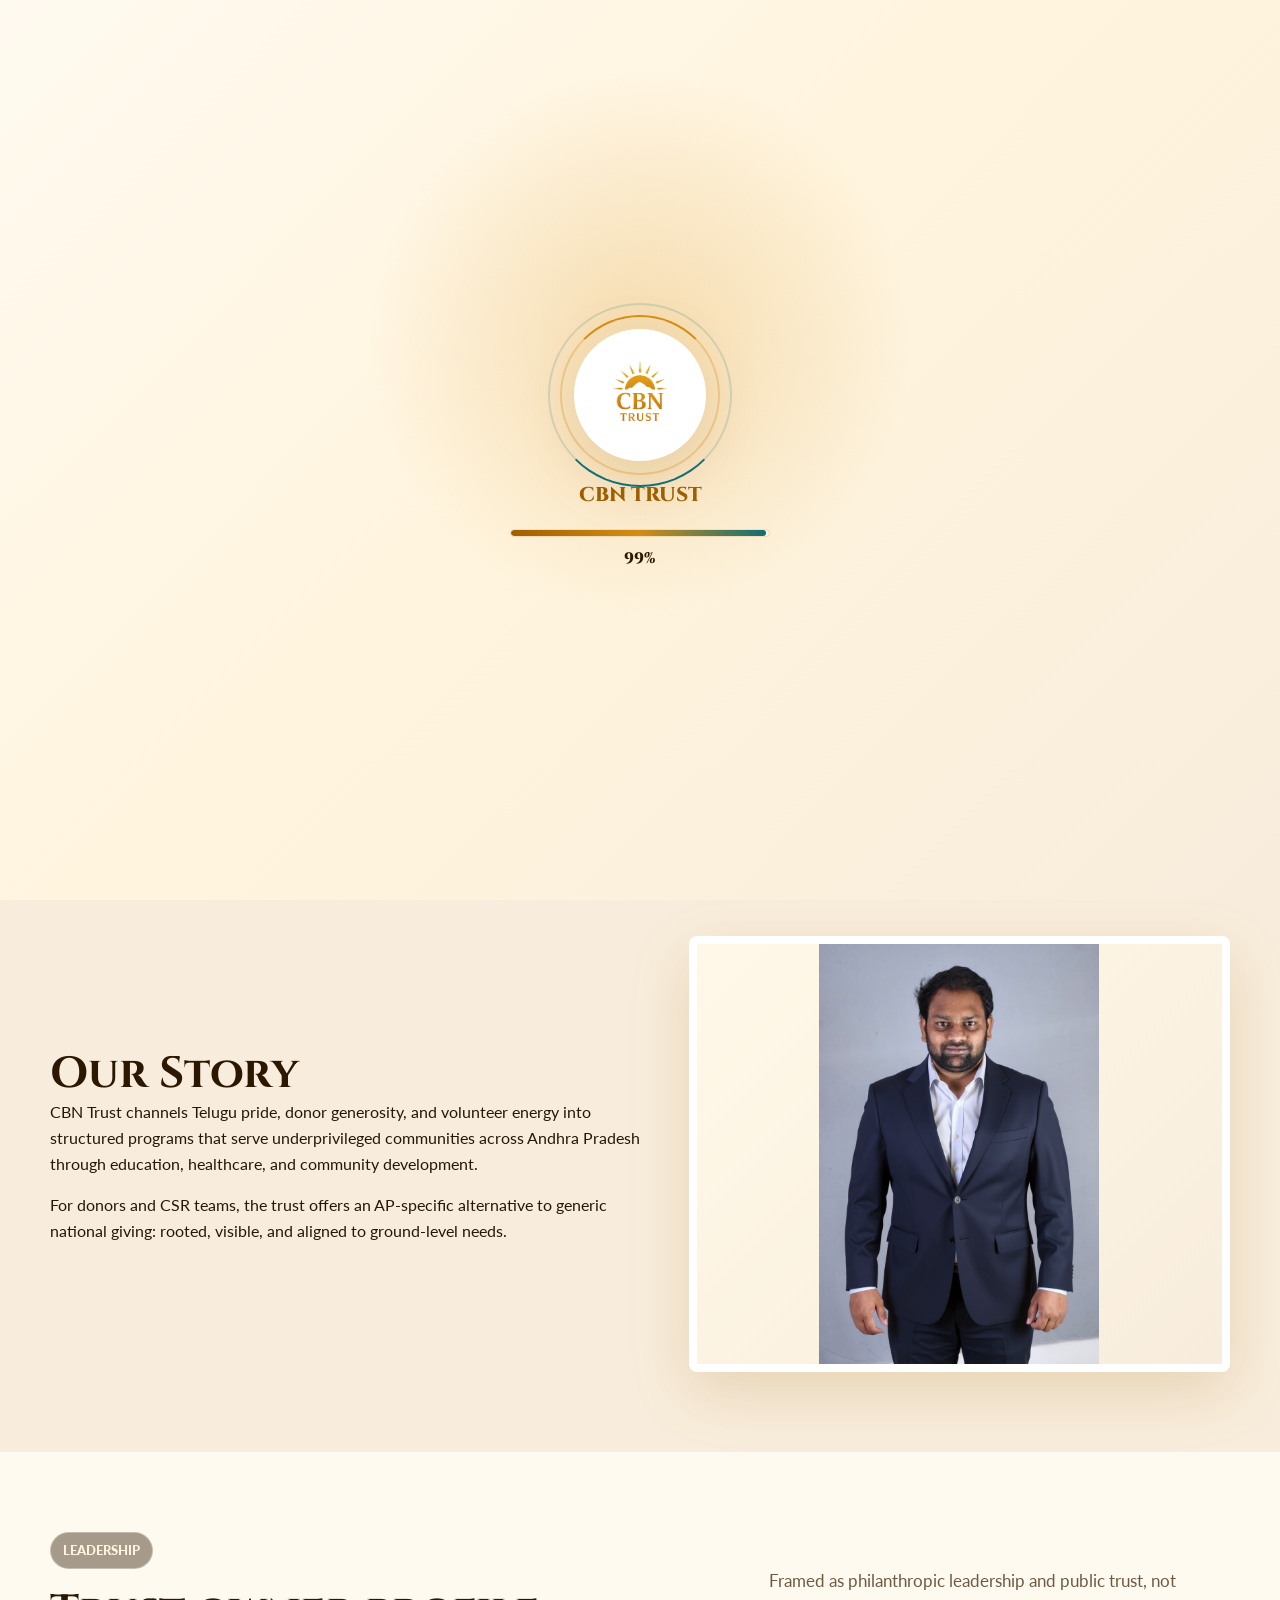
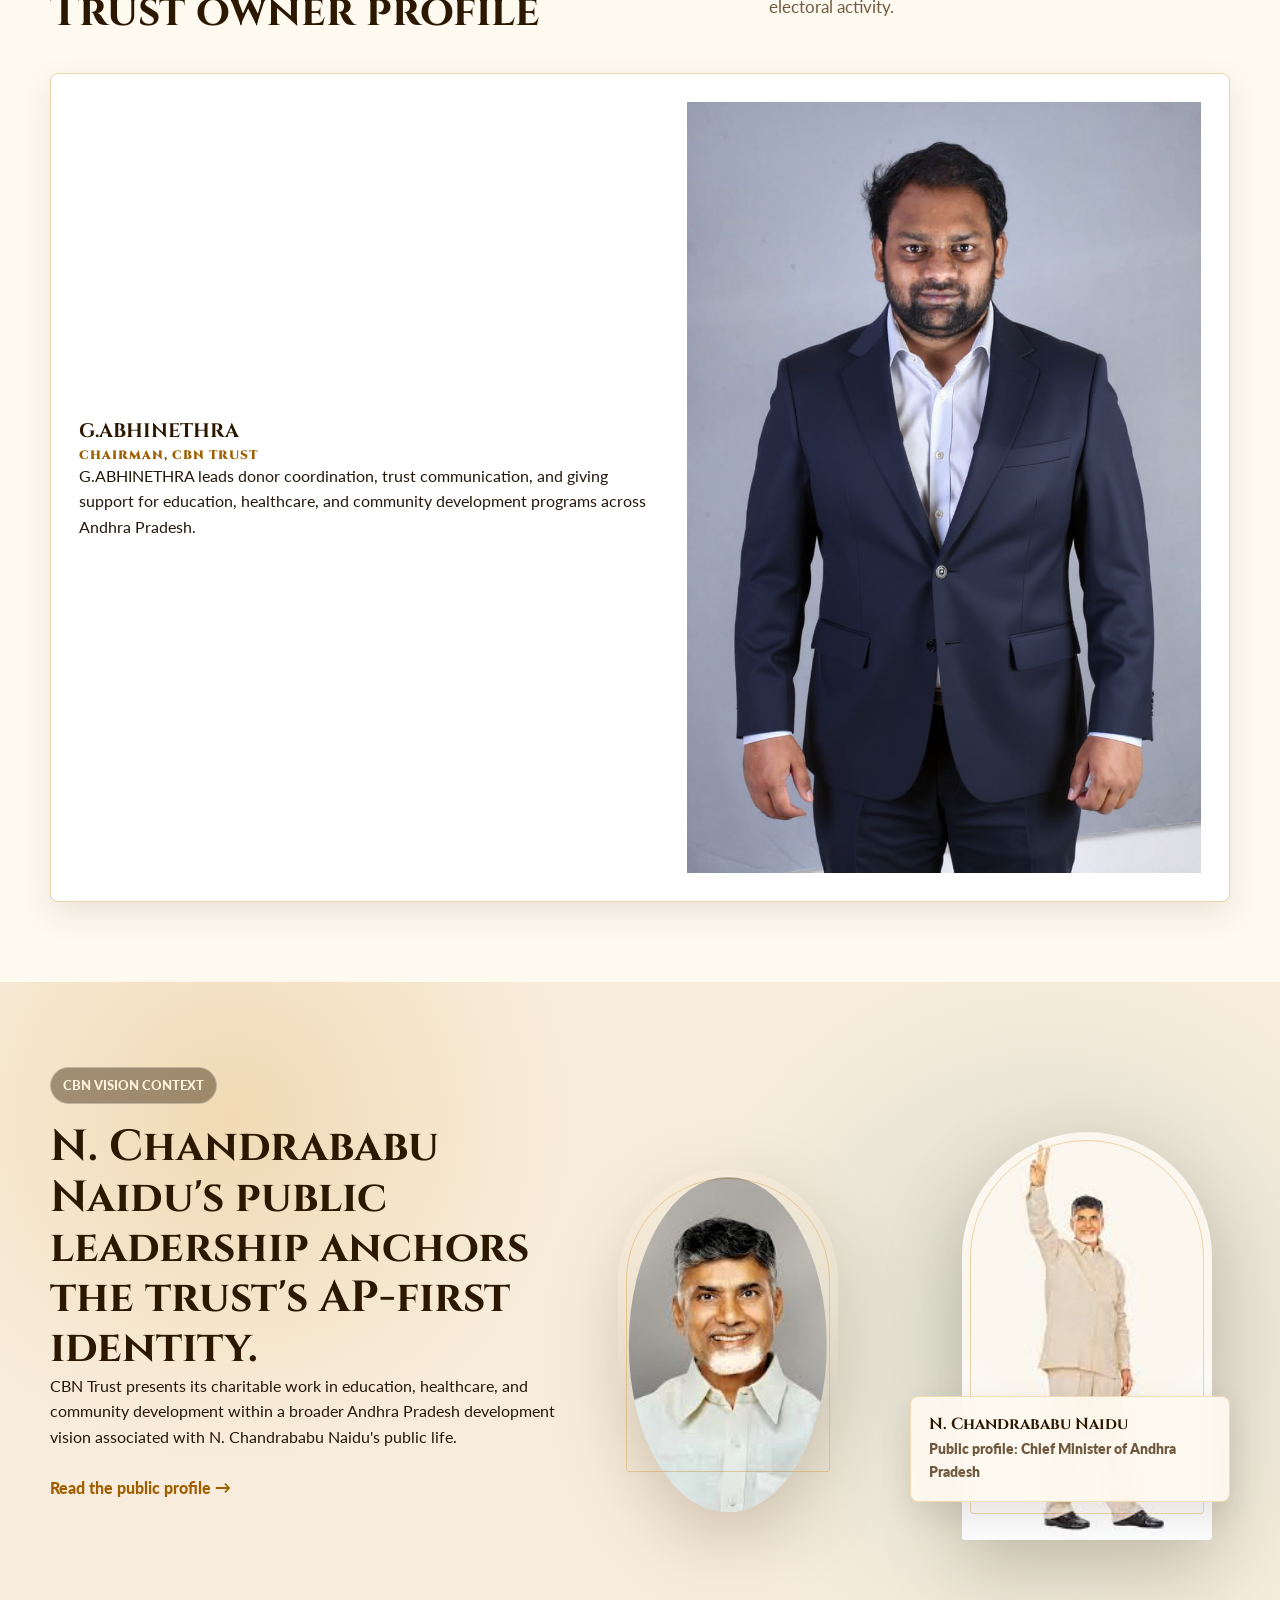
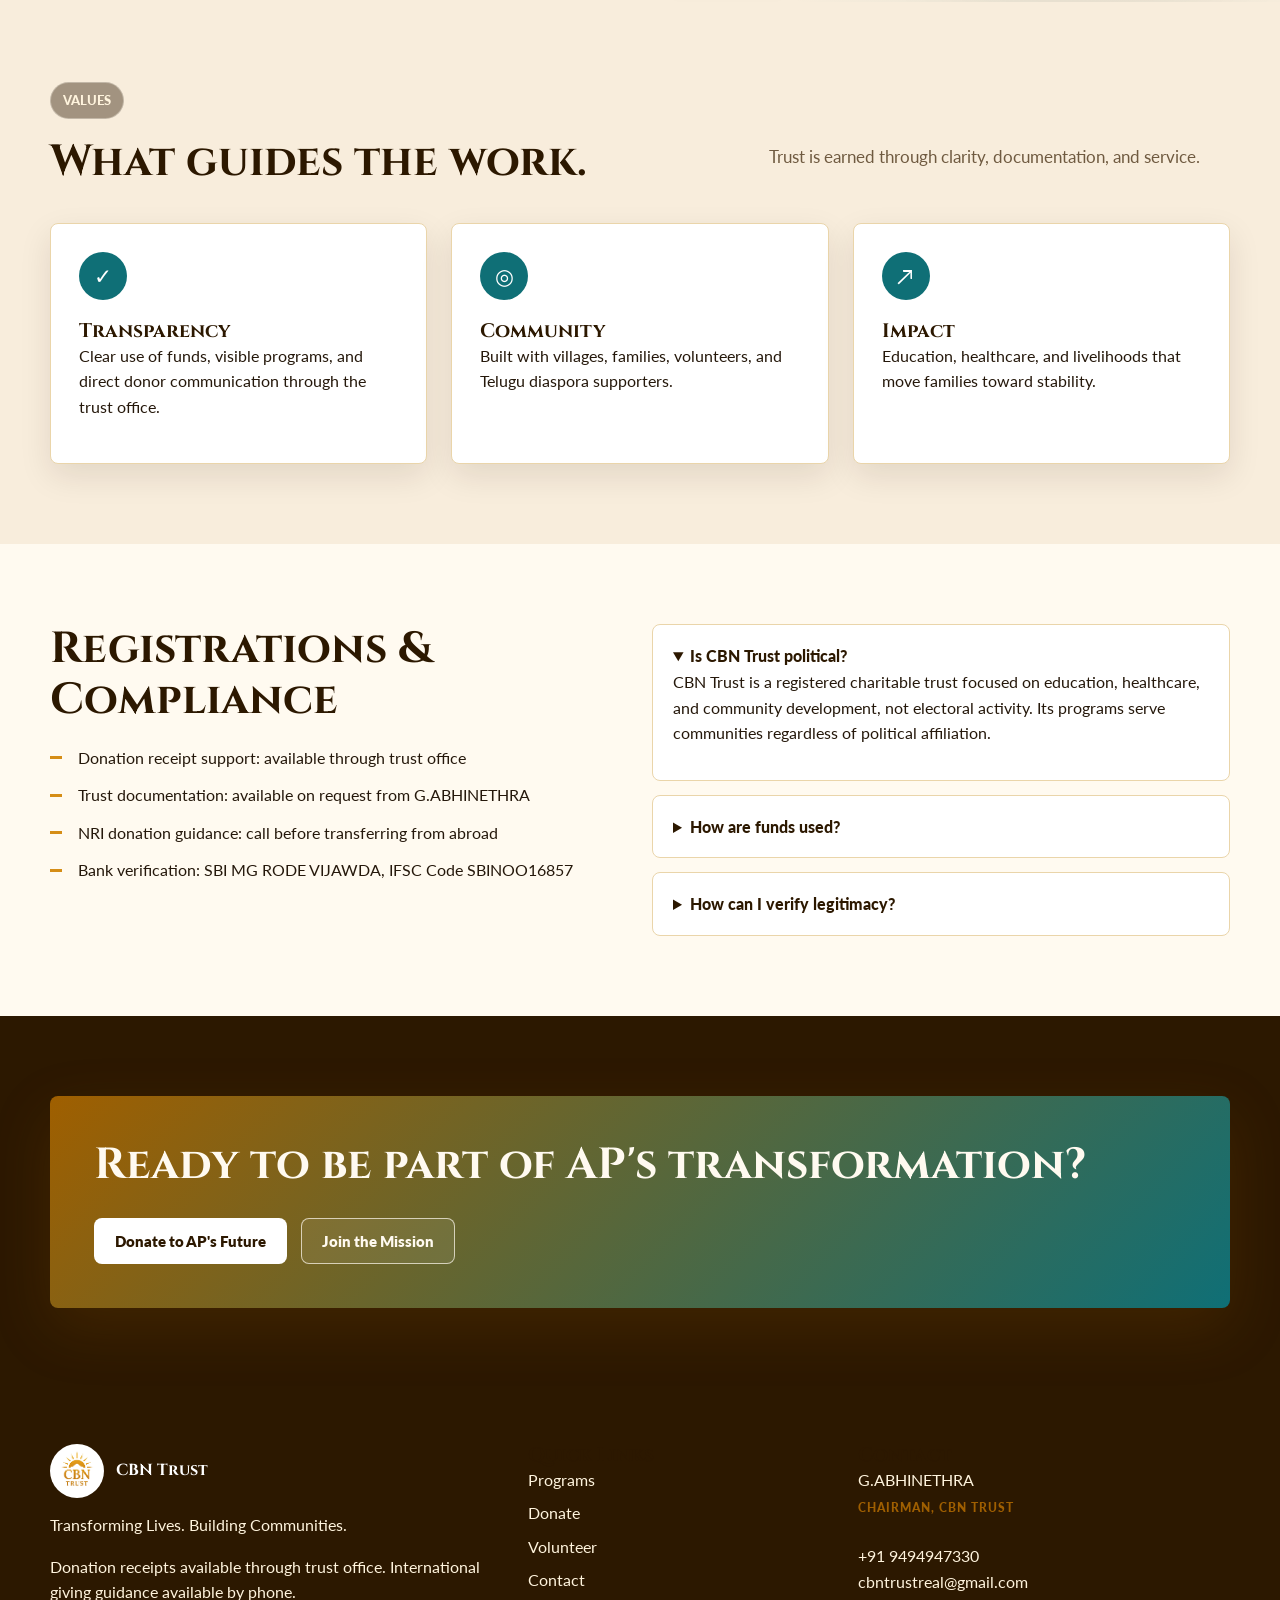
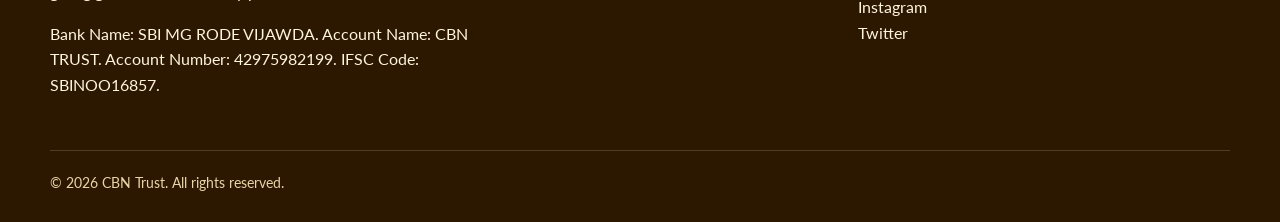
==== commit c5d4c18a: "Add CBN leadership visuals and chairman designation" ====
--- a/about.html
+++ b/about.html
@@ -17,11 +17,12 @@
     <section class="page-hero"><div class="container"><span class="eyebrow">About CBN Trust</span><h1>Who We Are — And Why AP's Future Matters to Us</h1><p>A registered charitable trust focused on sustainable social and economic transformation in Andhra Pradesh.</p></div></section>
     <section class="section"><div class="container grid two"><article class="card reveal"><h2>Mission</h2><p>To create sustainable social and economic transformation in Andhra Pradesh.</p></article><article class="card reveal"><h2>Vision</h2><p>A prosperous, educated, healthy Andhra Pradesh where no family is left behind.</p></article></div></section>
     <section class="section alt"><div class="container split"><div class="reveal"><h2>Our Story</h2><p>CBN Trust channels Telugu pride, donor generosity, and volunteer energy into structured programs that serve underprivileged communities across Andhra Pradesh through education, healthcare, and community development.</p><p>For donors and CSR teams, the trust offers an AP-specific alternative to generic national giving: rooted, visible, and aligned to ground-level needs.</p></div><div class="media-frame reveal"><img src="assets/images/owner-abhinethra.png" alt="G.ABHINETHRA, owner of CBN Trust" loading="lazy"></div></div></section>
-    <section class="section"><div class="container"><div class="section-head reveal"><div><span class="eyebrow">Leadership</span><h2>Trust owner profile</h2></div><p>Framed as philanthropic leadership and public trust, not electoral activity.</p></div><article class="card split reveal"><div><h3>G.ABHINETHRA</h3><p>Owner of CBN Trust. G.ABHINETHRA leads donor coordination, trust communication, and giving support for education, healthcare, and community development programs across Andhra Pradesh.</p></div><img src="assets/images/owner-abhinethra.png" alt="G.ABHINETHRA, owner of CBN Trust"></article></div></section>
+    <section class="section"><div class="container"><div class="section-head reveal"><div><span class="eyebrow">Leadership</span><h2>Trust owner profile</h2></div><p>Framed as philanthropic leadership and public trust, not electoral activity.</p></div><article class="card split reveal"><div><h3>G.ABHINETHRA<span class="designation">CHAIRMAN, CBN TRUST</span></h3><p>G.ABHINETHRA leads donor coordination, trust communication, and giving support for education, healthcare, and community development programs across Andhra Pradesh.</p></div><img src="assets/images/owner-abhinethra.png" alt="G.ABHINETHRA, owner of CBN Trust"></article></div></section>
+    <section class="section alt cbn-spotlight"><div class="container cbn-showcase"><div class="cbn-copy reveal"><span class="eyebrow">CBN Vision Context</span><h2>N. Chandrababu Naidu's public leadership anchors the trust's AP-first identity.</h2><p>CBN Trust presents its charitable work in education, healthcare, and community development within a broader Andhra Pradesh development vision associated with N. Chandrababu Naidu's public life.</p><p><a class="text-link" href="https://en.wikipedia.org/wiki/N._Chandrababu_Naidu" target="_blank" rel="noopener">Read the public profile →</a></p></div><div class="cbn-portraits reveal" aria-label="N. Chandrababu Naidu professional images"><div class="cbn-cutout secondary"><img src="assets/images/cbn-brand-image.jpg" alt="Portrait of N. Chandrababu Naidu" loading="lazy"></div><div class="cbn-cutout primary"><img src="assets/images/cbn_image.jpeg" alt="N. Chandrababu Naidu greeting the public" loading="lazy"></div><div class="cbn-badge"><strong>N. Chandrababu Naidu</strong><span>Public profile: Chief Minister of Andhra Pradesh</span></div></div></div></section>
     <section class="section alt"><div class="container"><div class="section-head reveal"><div><span class="eyebrow">Values</span><h2>What guides the work.</h2></div><p>Trust is earned through clarity, documentation, and service.</p></div><div class="grid four grid three"><article class="card reveal"><span class="icon">✓</span><h3>Transparency</h3><p>Clear use of funds, visible programs, and direct donor communication through the trust office.</p></article><article class="card reveal"><span class="icon">◎</span><h3>Community</h3><p>Built with villages, families, volunteers, and Telugu diaspora supporters.</p></article><article class="card reveal"><span class="icon">↗</span><h3>Impact</h3><p>Education, healthcare, and livelihoods that move families toward stability.</p></article></div></div></section>
     <section class="section"><div class="container grid two"><div class="reveal"><h2>Registrations & Compliance</h2><ul class="list-check"><li>Donation receipt support: available through trust office</li><li>Trust documentation: available on request from G.ABHINETHRA</li><li>NRI donation guidance: call before transferring from abroad</li><li>Bank verification: SBI MG RODE VIJAWDA, IFSC Code SBINOO16857</li></ul></div><div class="faq reveal"><details open><summary>Is CBN Trust political?</summary><p>CBN Trust is a registered charitable trust focused on education, healthcare, and community development, not electoral activity. Its programs serve communities regardless of political affiliation.</p></details><details><summary>How are funds used?</summary><p>Funds are directed toward program delivery, field coordination, documentation, and beneficiary support, with receipts and transfer records handled through the trust office.</p></details><details><summary>How can I verify legitimacy?</summary><p>Verify directly with G.ABHINETHRA using +91 9494947330, and match bank transfers to Account Name CBN TRUST, Account Number 42975982199, IFSC Code SBINOO16857, Bank Name SBI MG RODE VIJAWDA.</p></details></div></div></section>
     <section class="section dark"><div class="container banner"><h2>Ready to be part of AP's transformation?</h2><div class="cta-row"><a class="button light" href="donate.html">Donate to AP's Future</a><a class="button secondary" href="volunteer.html">Join the Mission</a></div></div></section>
   </main>
-  <footer class="site-footer"><div class="container footer-grid"><div><div class="footer-logo"><img src="assets/logo.png" alt="CBN Trust logo"><strong>CBN Trust</strong></div><p>Transforming Lives. Building Communities.</p><p>Donation receipts available through trust office. International giving guidance available by phone.</p><p>Bank Name: SBI MG RODE VIJAWDA. Account Name: CBN TRUST. Account Number: 42975982199. IFSC Code: SBINOO16857.</p></div><div><h3>Quick Links</h3><div class="footer-links"><a href="programs.html">Programs</a><a href="donate.html">Donate</a><a href="volunteer.html">Volunteer</a><a href="contact.html">Contact</a></div></div><div><h3>Contact</h3><p>G.ABHINETHRA<br>+91 9494947330<br><a href="mailto:cbntrustreal@gmail.com">cbntrustreal@gmail.com</a><br><a href="https://instagram.com/cbntrust12625" target="_blank" rel="noopener">Instagram</a><br><a href="https://x.com/cbntrust" target="_blank" rel="noopener">Twitter</a></p></div></div><div class="container footer-bottom">© 2026 CBN Trust. All rights reserved.</div></footer><a class="mobile-donate button primary" href="donate.html">Donate Now</a><script src="js/main.js"></script>
+  <footer class="site-footer"><div class="container footer-grid"><div><div class="footer-logo"><img src="assets/logo.png" alt="CBN Trust logo"><strong>CBN Trust</strong></div><p>Transforming Lives. Building Communities.</p><p>Donation receipts available through trust office. International giving guidance available by phone.</p><p>Bank Name: SBI MG RODE VIJAWDA. Account Name: CBN TRUST. Account Number: 42975982199. IFSC Code: SBINOO16857.</p></div><div><h3>Quick Links</h3><div class="footer-links"><a href="programs.html">Programs</a><a href="donate.html">Donate</a><a href="volunteer.html">Volunteer</a><a href="contact.html">Contact</a></div></div><div><h3>Contact</h3><p>G.ABHINETHRA<br><span class="designation">CHAIRMAN, CBN TRUST</span><br>+91 9494947330<br><a href="mailto:cbntrustreal@gmail.com">cbntrustreal@gmail.com</a><br><a href="https://instagram.com/cbntrust12625" target="_blank" rel="noopener">Instagram</a><br><a href="https://x.com/cbntrust" target="_blank" rel="noopener">Twitter</a></p></div></div><div class="container footer-bottom">© 2026 CBN Trust. All rights reserved.</div></footer><a class="mobile-donate button primary" href="donate.html">Donate Now</a><script src="js/main.js"></script>
 </body>
 </html>
--- a/css/global.css
+++ b/css/global.css
@@ -492,6 +492,16 @@
   font-weight: 900;
 }
 
+.designation {
+  display: block;
+  margin-top: 6px;
+  color: var(--color-primary-dark);
+  font-size: 0.76rem;
+  font-weight: 900;
+  letter-spacing: 0.08em;
+  text-transform: uppercase;
+}
+
 .stats-band {
   background: var(--color-primary-dark);
   color: #fffaf0;
@@ -587,6 +597,129 @@
   width: 100%;
   height: 420px;
   object-fit: contain;
+}
+
+.cbn-spotlight {
+  position: relative;
+  overflow: hidden;
+}
+
+.cbn-spotlight::before {
+  position: absolute;
+  inset: 0;
+  background:
+    radial-gradient(circle at 18% 22%, rgba(213, 141, 22, 0.2), transparent 30%),
+    radial-gradient(circle at 82% 56%, rgba(15, 111, 118, 0.14), transparent 34%);
+  content: "";
+  pointer-events: none;
+}
+
+.cbn-showcase {
+  position: relative;
+  display: grid;
+  grid-template-columns: minmax(0, 0.85fr) minmax(320px, 1fr);
+  gap: 40px;
+  align-items: center;
+}
+
+.cbn-copy,
+.cbn-portraits {
+  position: relative;
+  z-index: 1;
+}
+
+.cbn-portraits {
+  min-height: 460px;
+}
+
+.cbn-cutout {
+  position: absolute;
+  display: grid;
+  place-items: end center;
+  overflow: visible;
+  border-radius: 999px 999px 28px 28px;
+  background:
+    radial-gradient(circle at 50% 36%, rgba(255, 250, 240, 0.96), rgba(255, 244, 221, 0.36) 48%, transparent 70%);
+  filter: drop-shadow(0 24px 38px rgba(44, 24, 0, 0.22));
+  animation: float-cutout 5.5s ease-in-out infinite;
+}
+
+.cbn-cutout::before {
+  position: absolute;
+  inset: 8px;
+  z-index: -1;
+  border: 1px solid rgba(213, 141, 22, 0.34);
+  border-radius: inherit;
+  content: "";
+}
+
+.cbn-cutout.primary {
+  right: 18px;
+  bottom: 0;
+  width: 250px;
+  height: 390px;
+}
+
+.cbn-cutout.secondary {
+  left: 4px;
+  bottom: 42px;
+  width: 220px;
+  height: 310px;
+  animation-delay: -1.8s;
+}
+
+.cbn-cutout img {
+  width: 100%;
+  height: 100%;
+  padding: 0;
+  object-fit: contain;
+  mix-blend-mode: multiply;
+  filter: contrast(1.04) saturate(1.06);
+  clip-path: ellipse(45% 49% at 50% 51%);
+}
+
+.cbn-cutout.primary img {
+  clip-path: inset(0 0 0 0 round 999px 999px 24px 24px);
+}
+
+.cbn-badge {
+  position: absolute;
+  right: 0;
+  bottom: 20px;
+  z-index: 2;
+  width: min(320px, 72%);
+  padding: 18px;
+  border: 1px solid rgba(213, 141, 22, 0.28);
+  border-radius: var(--radius);
+  background: rgba(255, 250, 240, 0.9);
+  box-shadow: var(--shadow-soft);
+  backdrop-filter: blur(12px);
+}
+
+.cbn-badge strong {
+  display: block;
+  color: var(--color-dark);
+  font-family: var(--font-display);
+  line-height: 1.2;
+}
+
+.cbn-badge span {
+  display: block;
+  margin-top: 4px;
+  color: var(--color-text-muted);
+  font-size: 0.88rem;
+  font-weight: 800;
+}
+
+@keyframes float-cutout {
+  0%,
+  100% {
+    transform: translateY(0);
+  }
+
+  50% {
+    transform: translateY(-14px);
+  }
 }
 
 .list-check {
@@ -826,10 +959,23 @@
 
   .section-head,
   .split,
+  .cbn-showcase,
   .grid.three,
   .grid.two,
   .footer-grid {
     grid-template-columns: 1fr;
+  }
+
+  .cbn-portraits {
+    min-height: 430px;
+  }
+
+  .cbn-cutout.primary {
+    right: 8%;
+  }
+
+  .cbn-cutout.secondary {
+    left: 8%;
   }
 
   .stats-grid,
@@ -894,6 +1040,27 @@
 
   .banner {
     padding: 28px;
+  }
+
+  .cbn-portraits {
+    min-height: 390px;
+  }
+
+  .cbn-cutout.primary {
+    right: 0;
+    width: 210px;
+    height: 330px;
+  }
+
+  .cbn-cutout.secondary {
+    left: 0;
+    width: 170px;
+    height: 250px;
+  }
+
+  .cbn-badge {
+    right: 8px;
+    width: min(270px, 86%);
   }
 
   .mobile-donate {
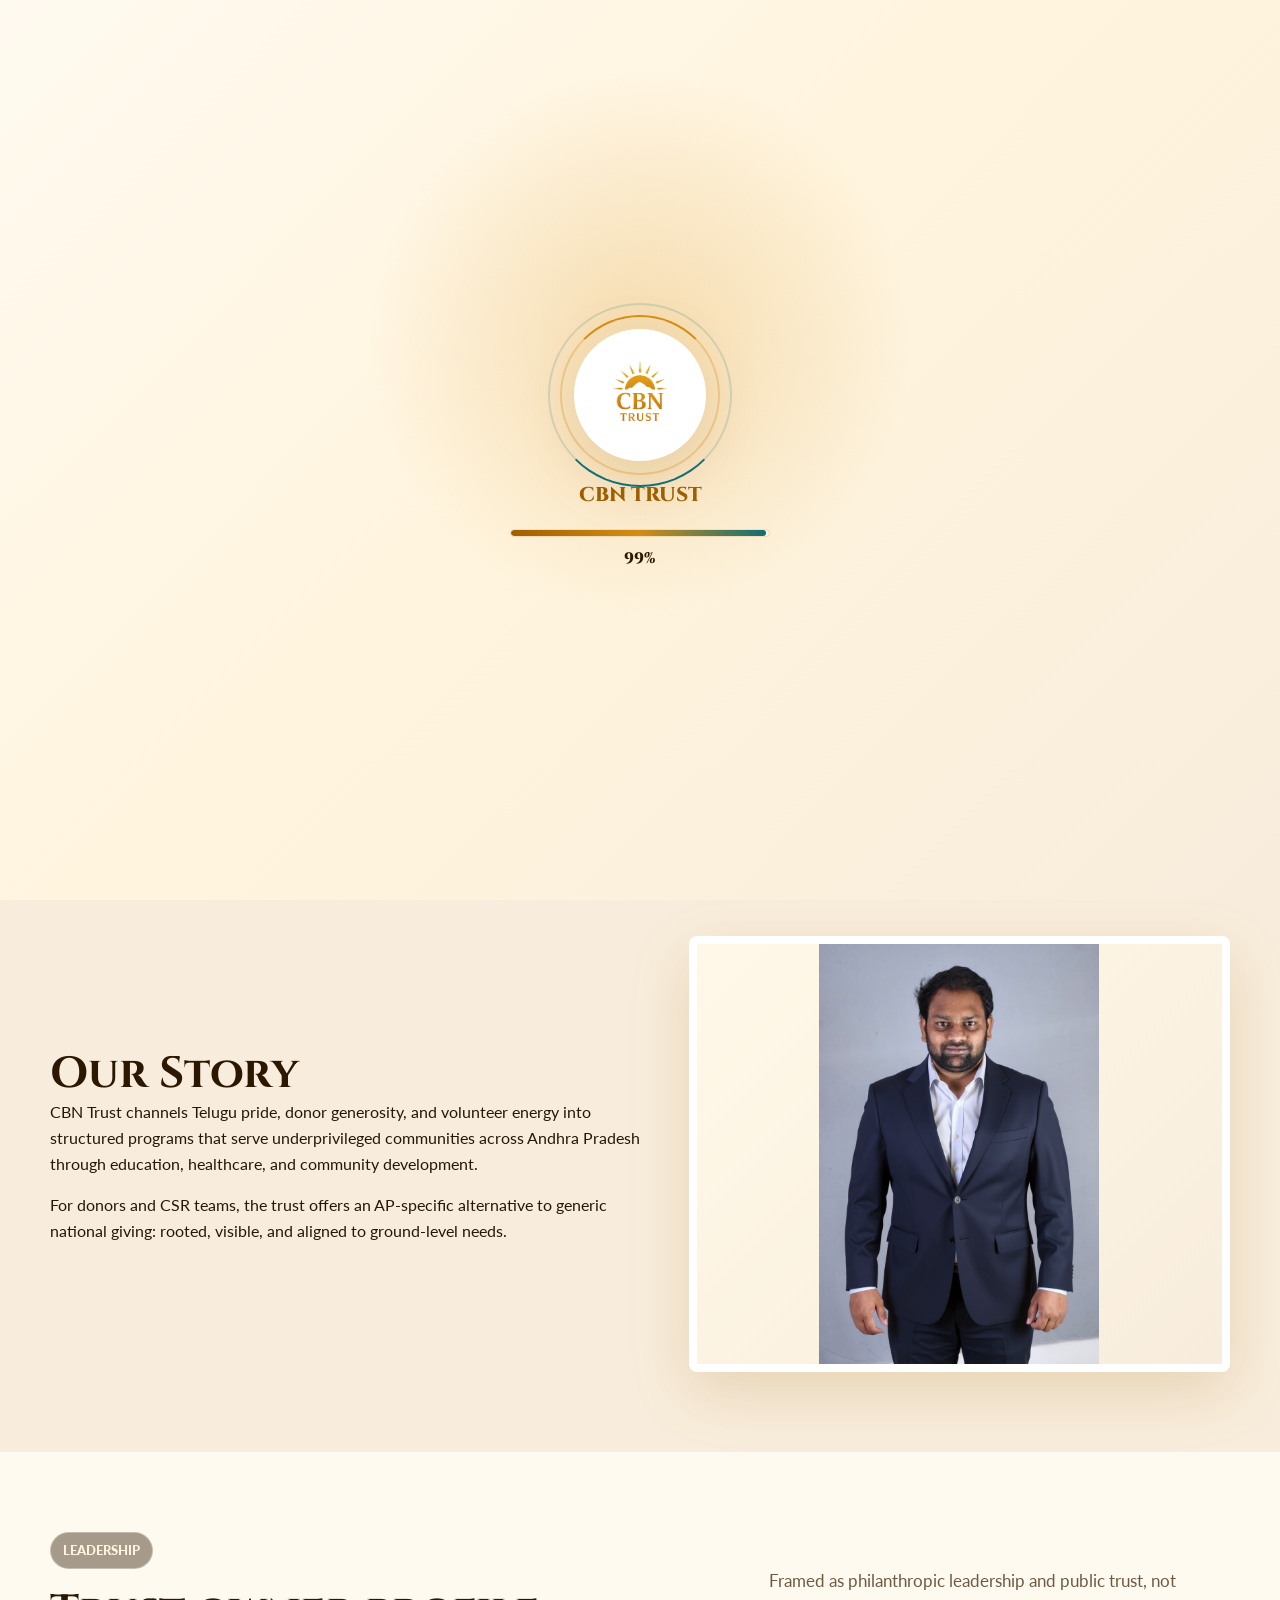
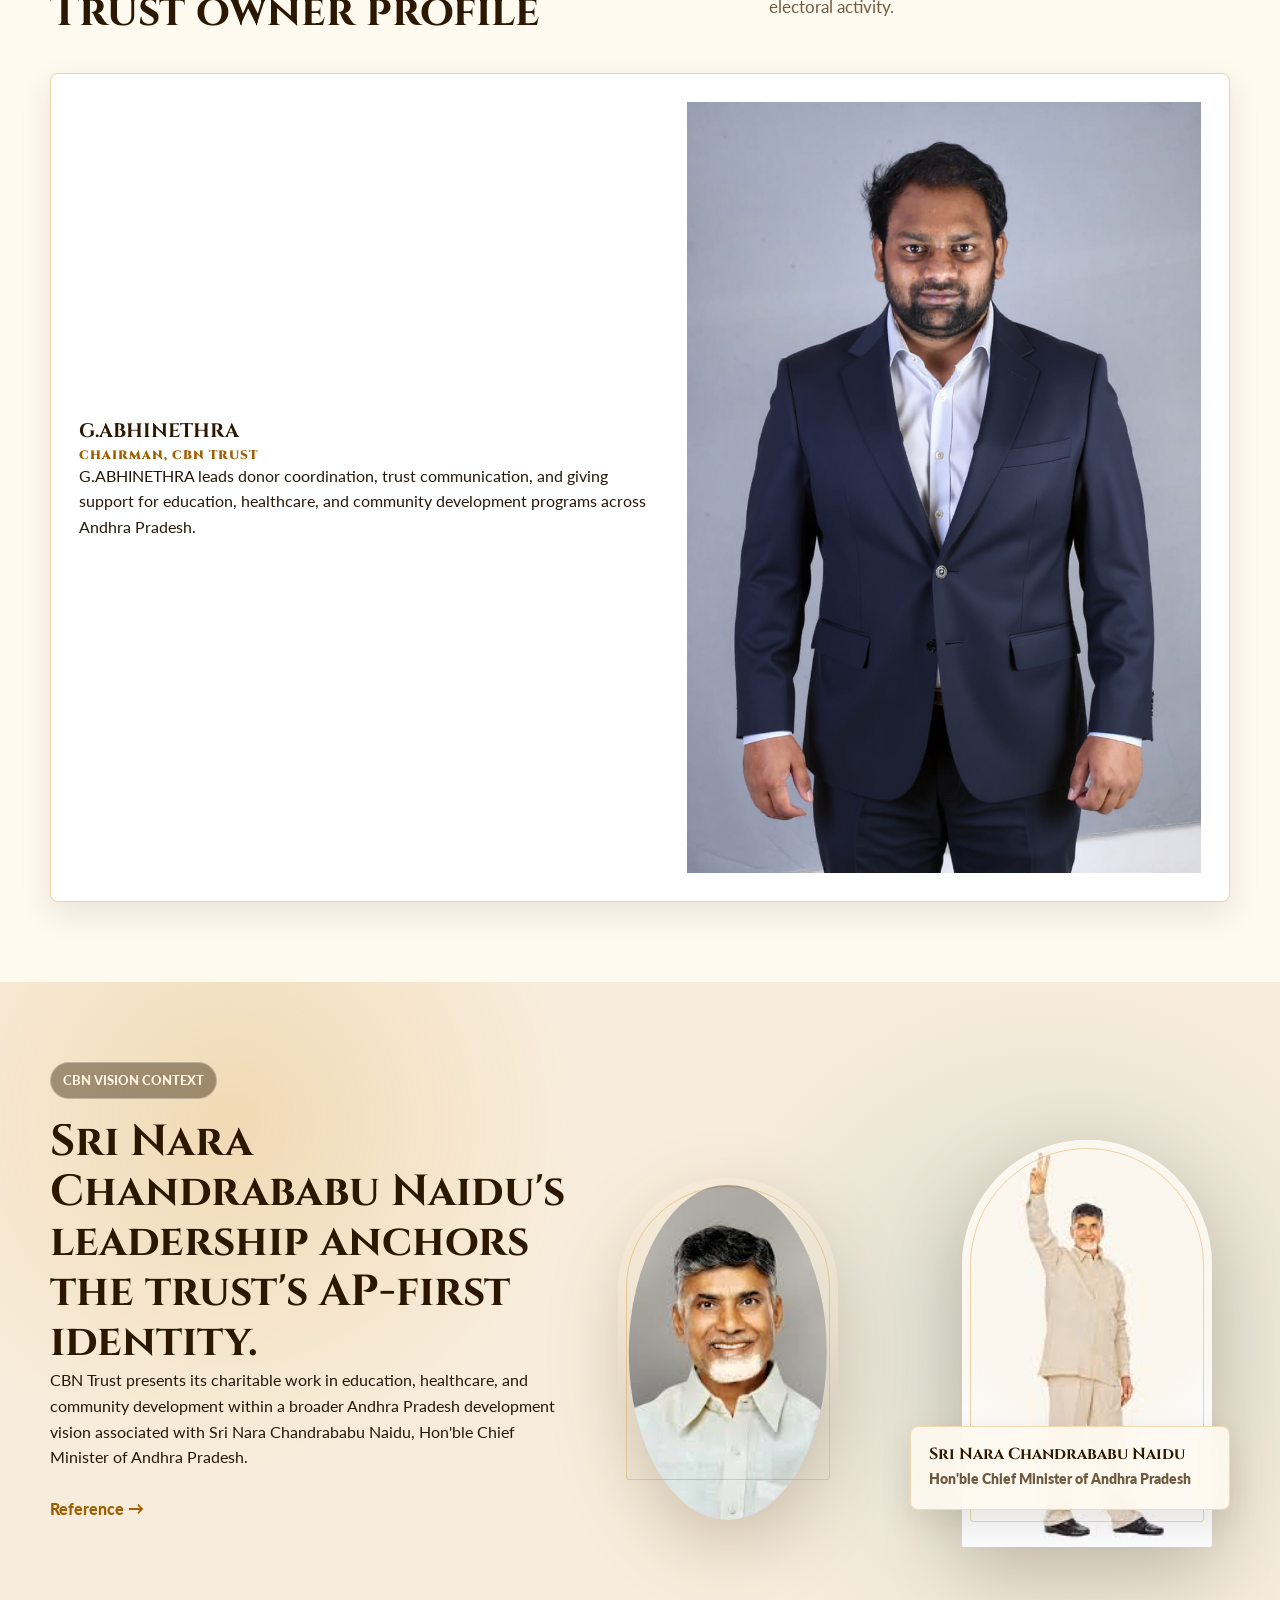
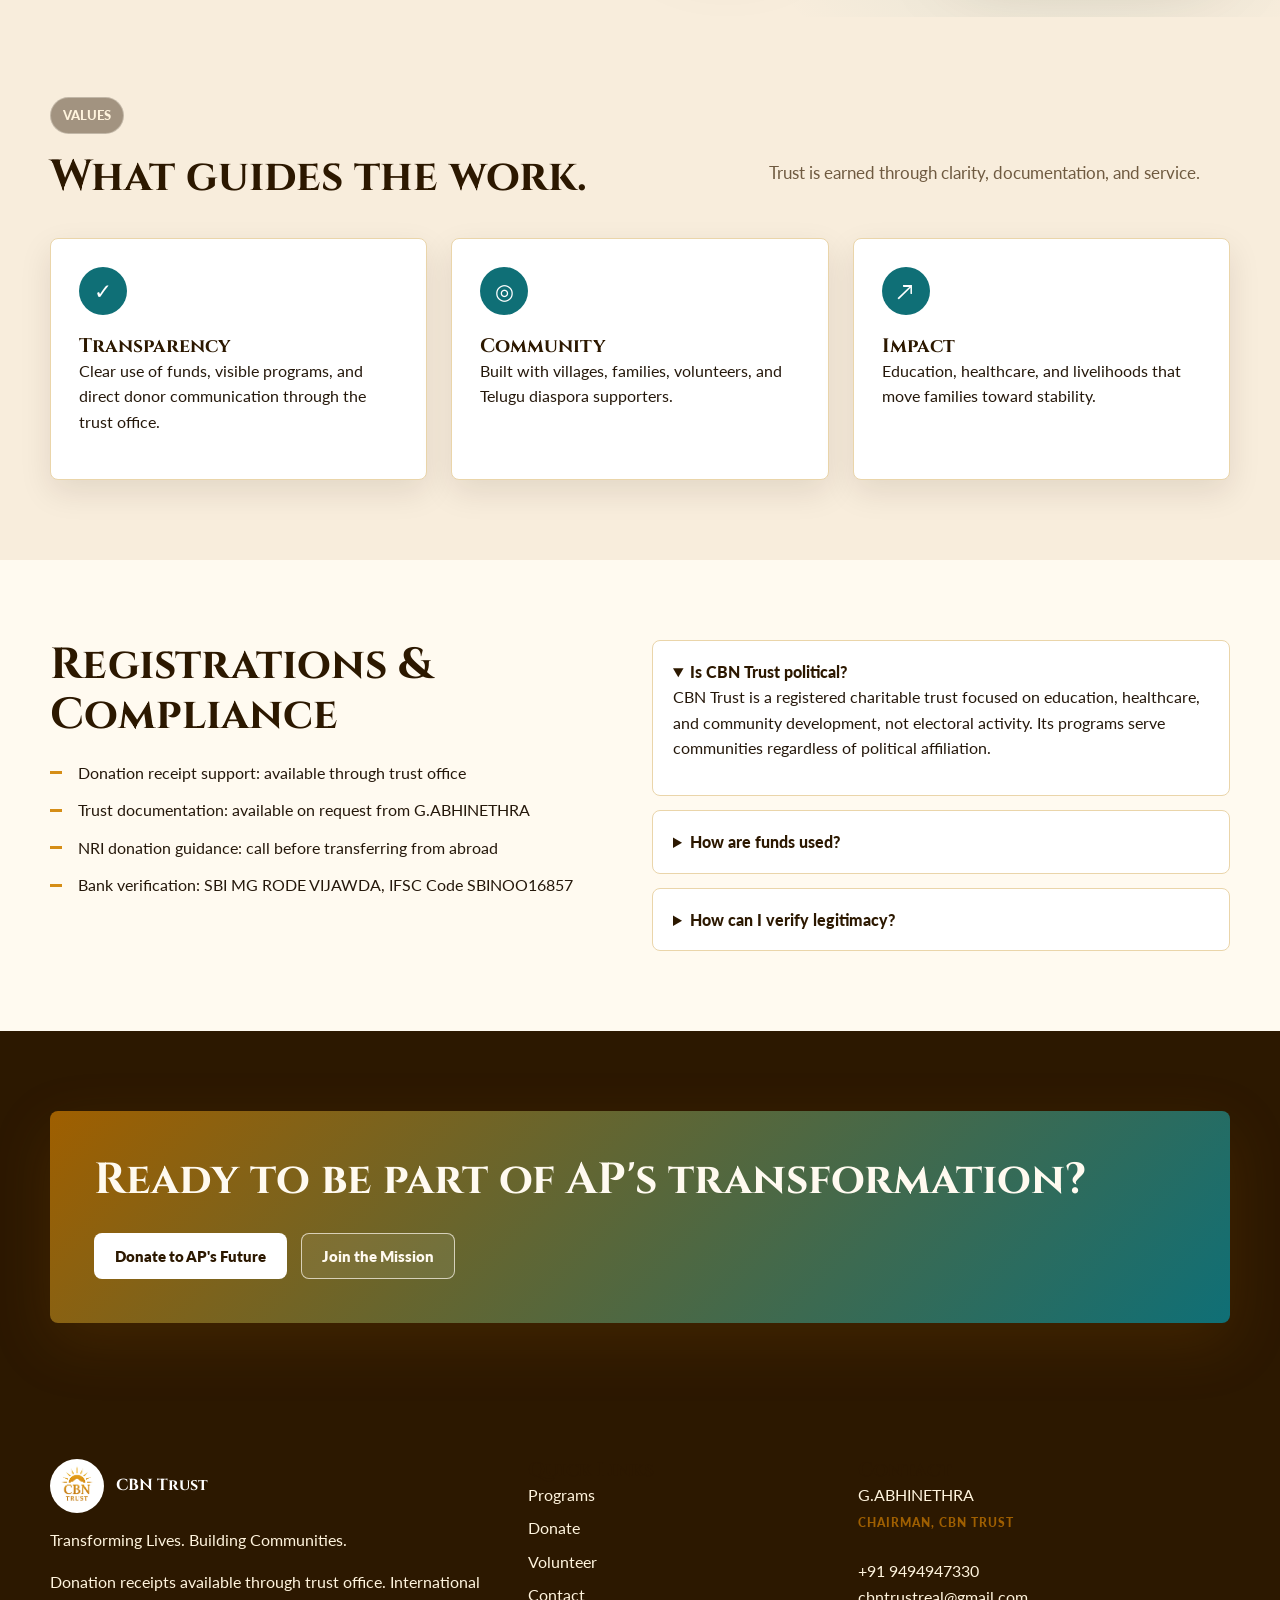
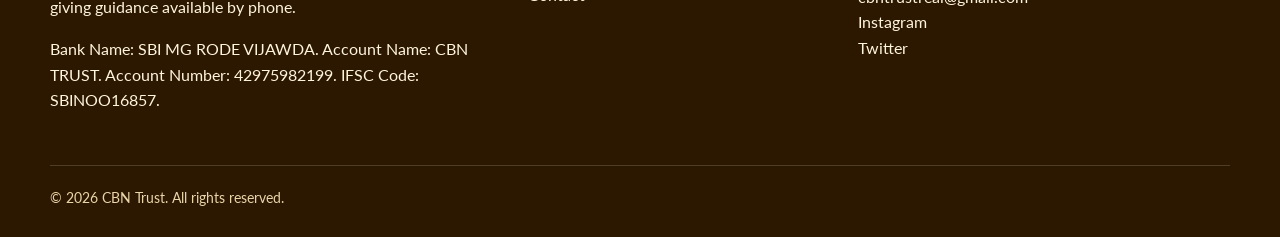
==== commit a8928a07: "Update CBN designation wording" ====
--- a/about.html
+++ b/about.html
@@ -18,7 +18,7 @@
     <section class="section"><div class="container grid two"><article class="card reveal"><h2>Mission</h2><p>To create sustainable social and economic transformation in Andhra Pradesh.</p></article><article class="card reveal"><h2>Vision</h2><p>A prosperous, educated, healthy Andhra Pradesh where no family is left behind.</p></article></div></section>
     <section class="section alt"><div class="container split"><div class="reveal"><h2>Our Story</h2><p>CBN Trust channels Telugu pride, donor generosity, and volunteer energy into structured programs that serve underprivileged communities across Andhra Pradesh through education, healthcare, and community development.</p><p>For donors and CSR teams, the trust offers an AP-specific alternative to generic national giving: rooted, visible, and aligned to ground-level needs.</p></div><div class="media-frame reveal"><img src="assets/images/owner-abhinethra.png" alt="G.ABHINETHRA, owner of CBN Trust" loading="lazy"></div></div></section>
     <section class="section"><div class="container"><div class="section-head reveal"><div><span class="eyebrow">Leadership</span><h2>Trust owner profile</h2></div><p>Framed as philanthropic leadership and public trust, not electoral activity.</p></div><article class="card split reveal"><div><h3>G.ABHINETHRA<span class="designation">CHAIRMAN, CBN TRUST</span></h3><p>G.ABHINETHRA leads donor coordination, trust communication, and giving support for education, healthcare, and community development programs across Andhra Pradesh.</p></div><img src="assets/images/owner-abhinethra.png" alt="G.ABHINETHRA, owner of CBN Trust"></article></div></section>
-    <section class="section alt cbn-spotlight"><div class="container cbn-showcase"><div class="cbn-copy reveal"><span class="eyebrow">CBN Vision Context</span><h2>N. Chandrababu Naidu's public leadership anchors the trust's AP-first identity.</h2><p>CBN Trust presents its charitable work in education, healthcare, and community development within a broader Andhra Pradesh development vision associated with N. Chandrababu Naidu's public life.</p><p><a class="text-link" href="https://en.wikipedia.org/wiki/N._Chandrababu_Naidu" target="_blank" rel="noopener">Read the public profile →</a></p></div><div class="cbn-portraits reveal" aria-label="N. Chandrababu Naidu professional images"><div class="cbn-cutout secondary"><img src="assets/images/cbn-brand-image.jpg" alt="Portrait of N. Chandrababu Naidu" loading="lazy"></div><div class="cbn-cutout primary"><img src="assets/images/cbn_image.jpeg" alt="N. Chandrababu Naidu greeting the public" loading="lazy"></div><div class="cbn-badge"><strong>N. Chandrababu Naidu</strong><span>Public profile: Chief Minister of Andhra Pradesh</span></div></div></div></section>
+    <section class="section alt cbn-spotlight"><div class="container cbn-showcase"><div class="cbn-copy reveal"><span class="eyebrow">CBN Vision Context</span><h2>Sri Nara Chandrababu Naidu's leadership anchors the trust's AP-first identity.</h2><p>CBN Trust presents its charitable work in education, healthcare, and community development within a broader Andhra Pradesh development vision associated with Sri Nara Chandrababu Naidu, Hon'ble Chief Minister of Andhra Pradesh.</p><p><a class="text-link" href="https://en.wikipedia.org/wiki/N._Chandrababu_Naidu" target="_blank" rel="noopener">Reference →</a></p></div><div class="cbn-portraits reveal" aria-label="N. Chandrababu Naidu professional images"><div class="cbn-cutout secondary"><img src="assets/images/cbn-brand-image.jpg" alt="Portrait of N. Chandrababu Naidu" loading="lazy"></div><div class="cbn-cutout primary"><img src="assets/images/cbn_image.jpeg" alt="N. Chandrababu Naidu greeting the public" loading="lazy"></div><div class="cbn-badge"><strong>Sri Nara Chandrababu Naidu</strong><span>Hon'ble Chief Minister of Andhra Pradesh</span></div></div></div></section>
     <section class="section alt"><div class="container"><div class="section-head reveal"><div><span class="eyebrow">Values</span><h2>What guides the work.</h2></div><p>Trust is earned through clarity, documentation, and service.</p></div><div class="grid four grid three"><article class="card reveal"><span class="icon">✓</span><h3>Transparency</h3><p>Clear use of funds, visible programs, and direct donor communication through the trust office.</p></article><article class="card reveal"><span class="icon">◎</span><h3>Community</h3><p>Built with villages, families, volunteers, and Telugu diaspora supporters.</p></article><article class="card reveal"><span class="icon">↗</span><h3>Impact</h3><p>Education, healthcare, and livelihoods that move families toward stability.</p></article></div></div></section>
     <section class="section"><div class="container grid two"><div class="reveal"><h2>Registrations & Compliance</h2><ul class="list-check"><li>Donation receipt support: available through trust office</li><li>Trust documentation: available on request from G.ABHINETHRA</li><li>NRI donation guidance: call before transferring from abroad</li><li>Bank verification: SBI MG RODE VIJAWDA, IFSC Code SBINOO16857</li></ul></div><div class="faq reveal"><details open><summary>Is CBN Trust political?</summary><p>CBN Trust is a registered charitable trust focused on education, healthcare, and community development, not electoral activity. Its programs serve communities regardless of political affiliation.</p></details><details><summary>How are funds used?</summary><p>Funds are directed toward program delivery, field coordination, documentation, and beneficiary support, with receipts and transfer records handled through the trust office.</p></details><details><summary>How can I verify legitimacy?</summary><p>Verify directly with G.ABHINETHRA using +91 9494947330, and match bank transfers to Account Name CBN TRUST, Account Number 42975982199, IFSC Code SBINOO16857, Bank Name SBI MG RODE VIJAWDA.</p></details></div></div></section>
     <section class="section dark"><div class="container banner"><h2>Ready to be part of AP's transformation?</h2><div class="cta-row"><a class="button light" href="donate.html">Donate to AP's Future</a><a class="button secondary" href="volunteer.html">Join the Mission</a></div></div></section>
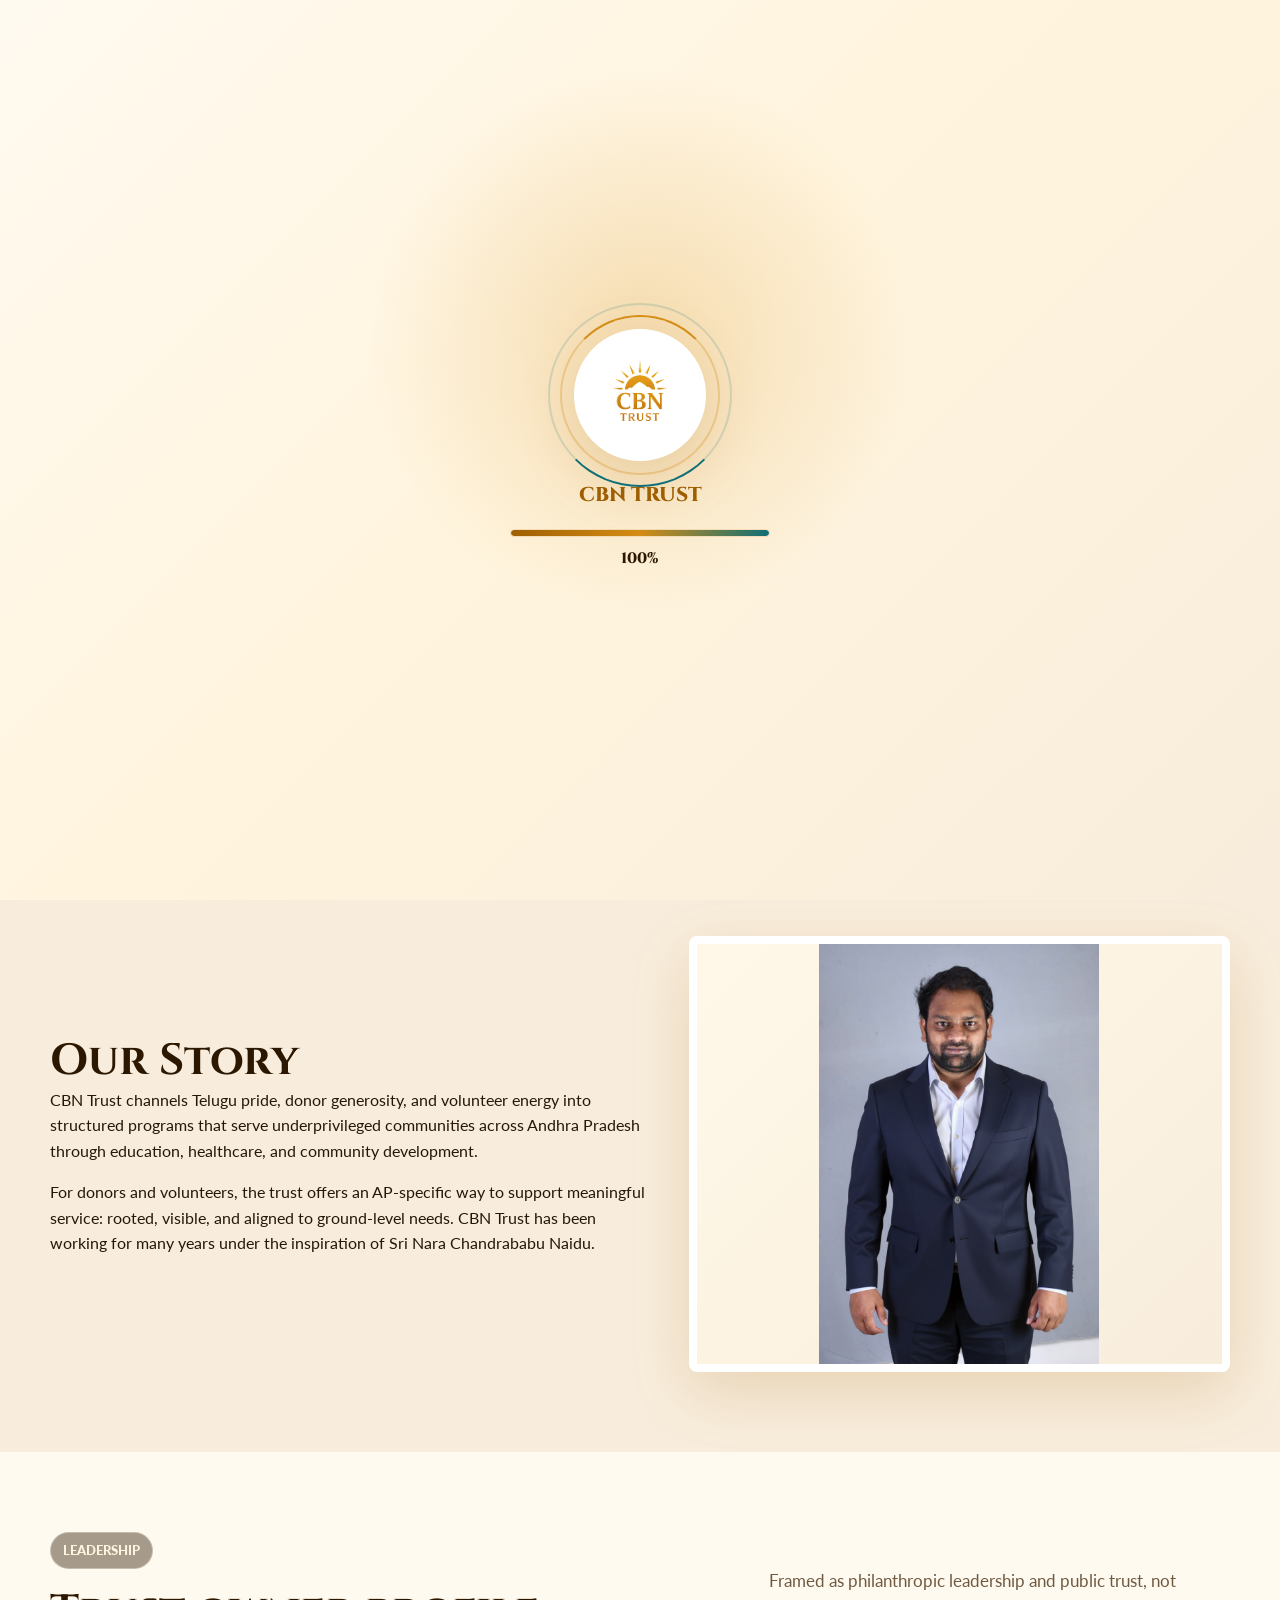
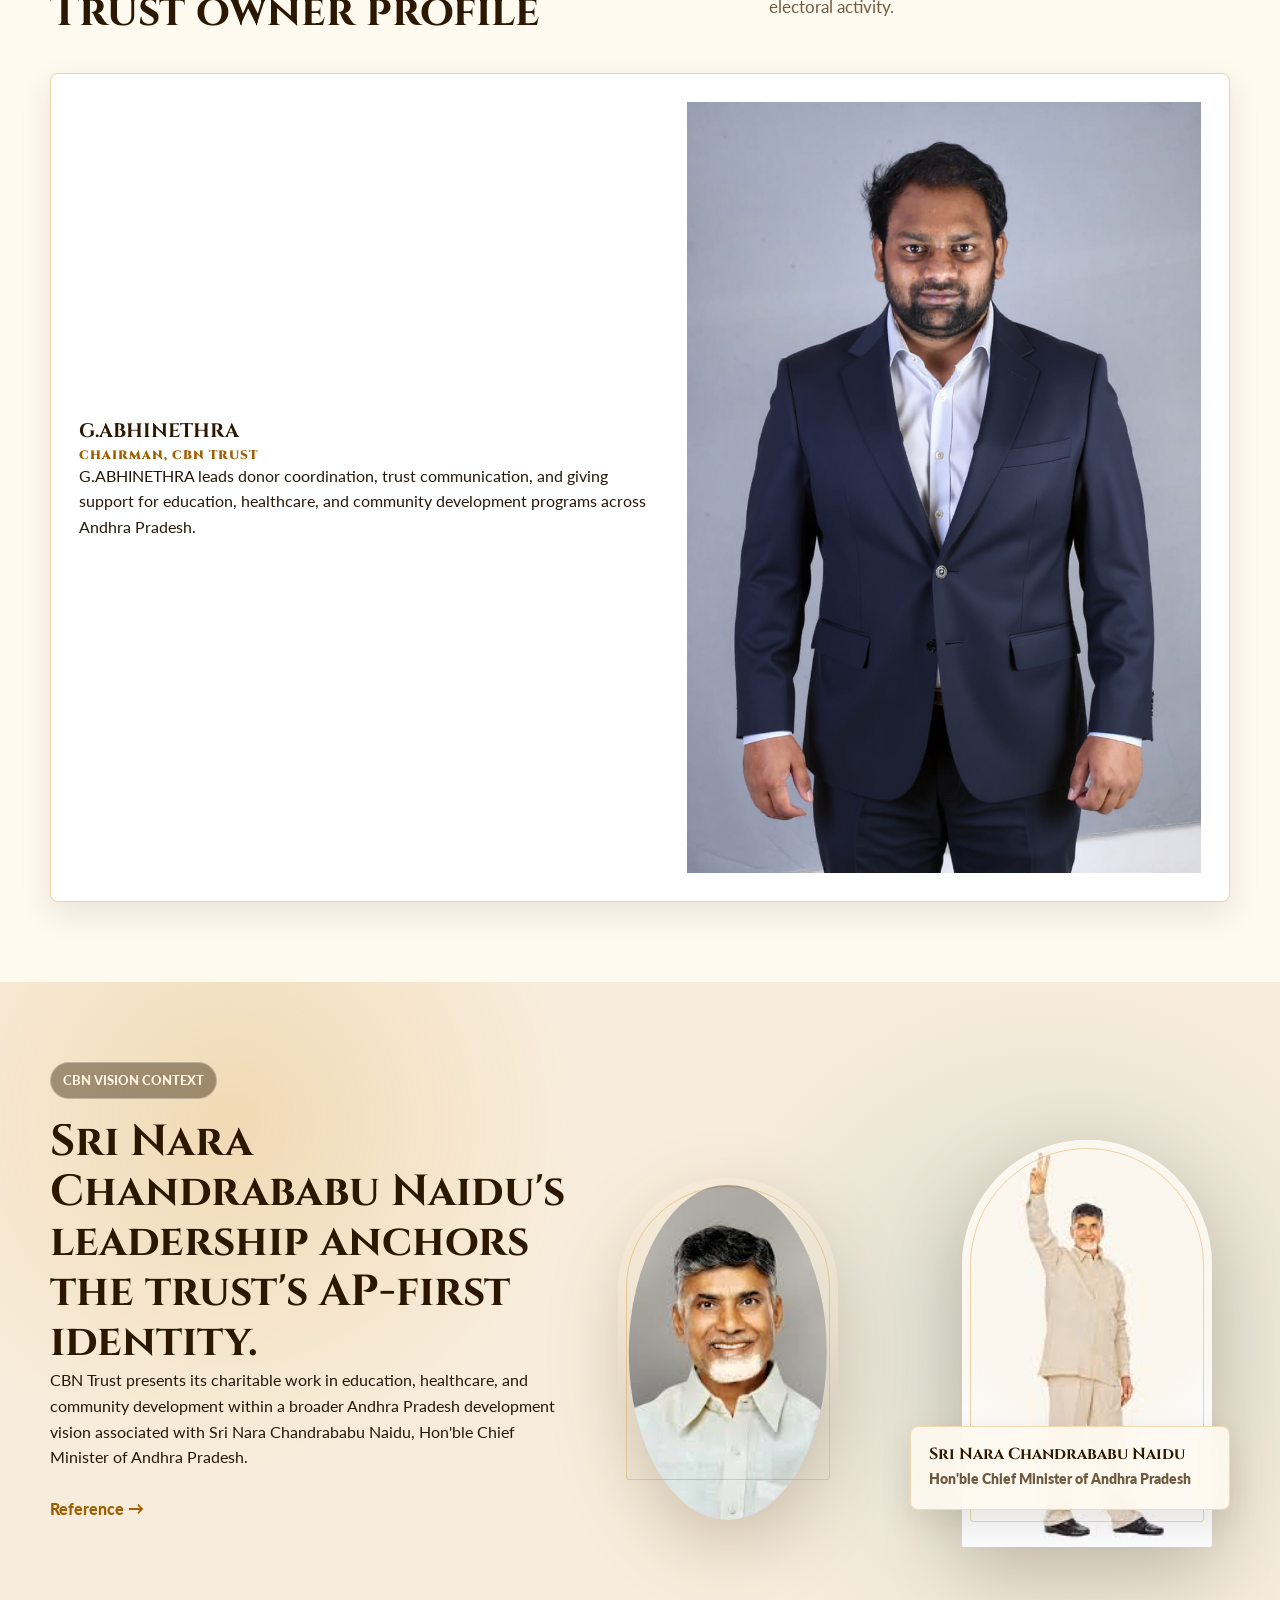
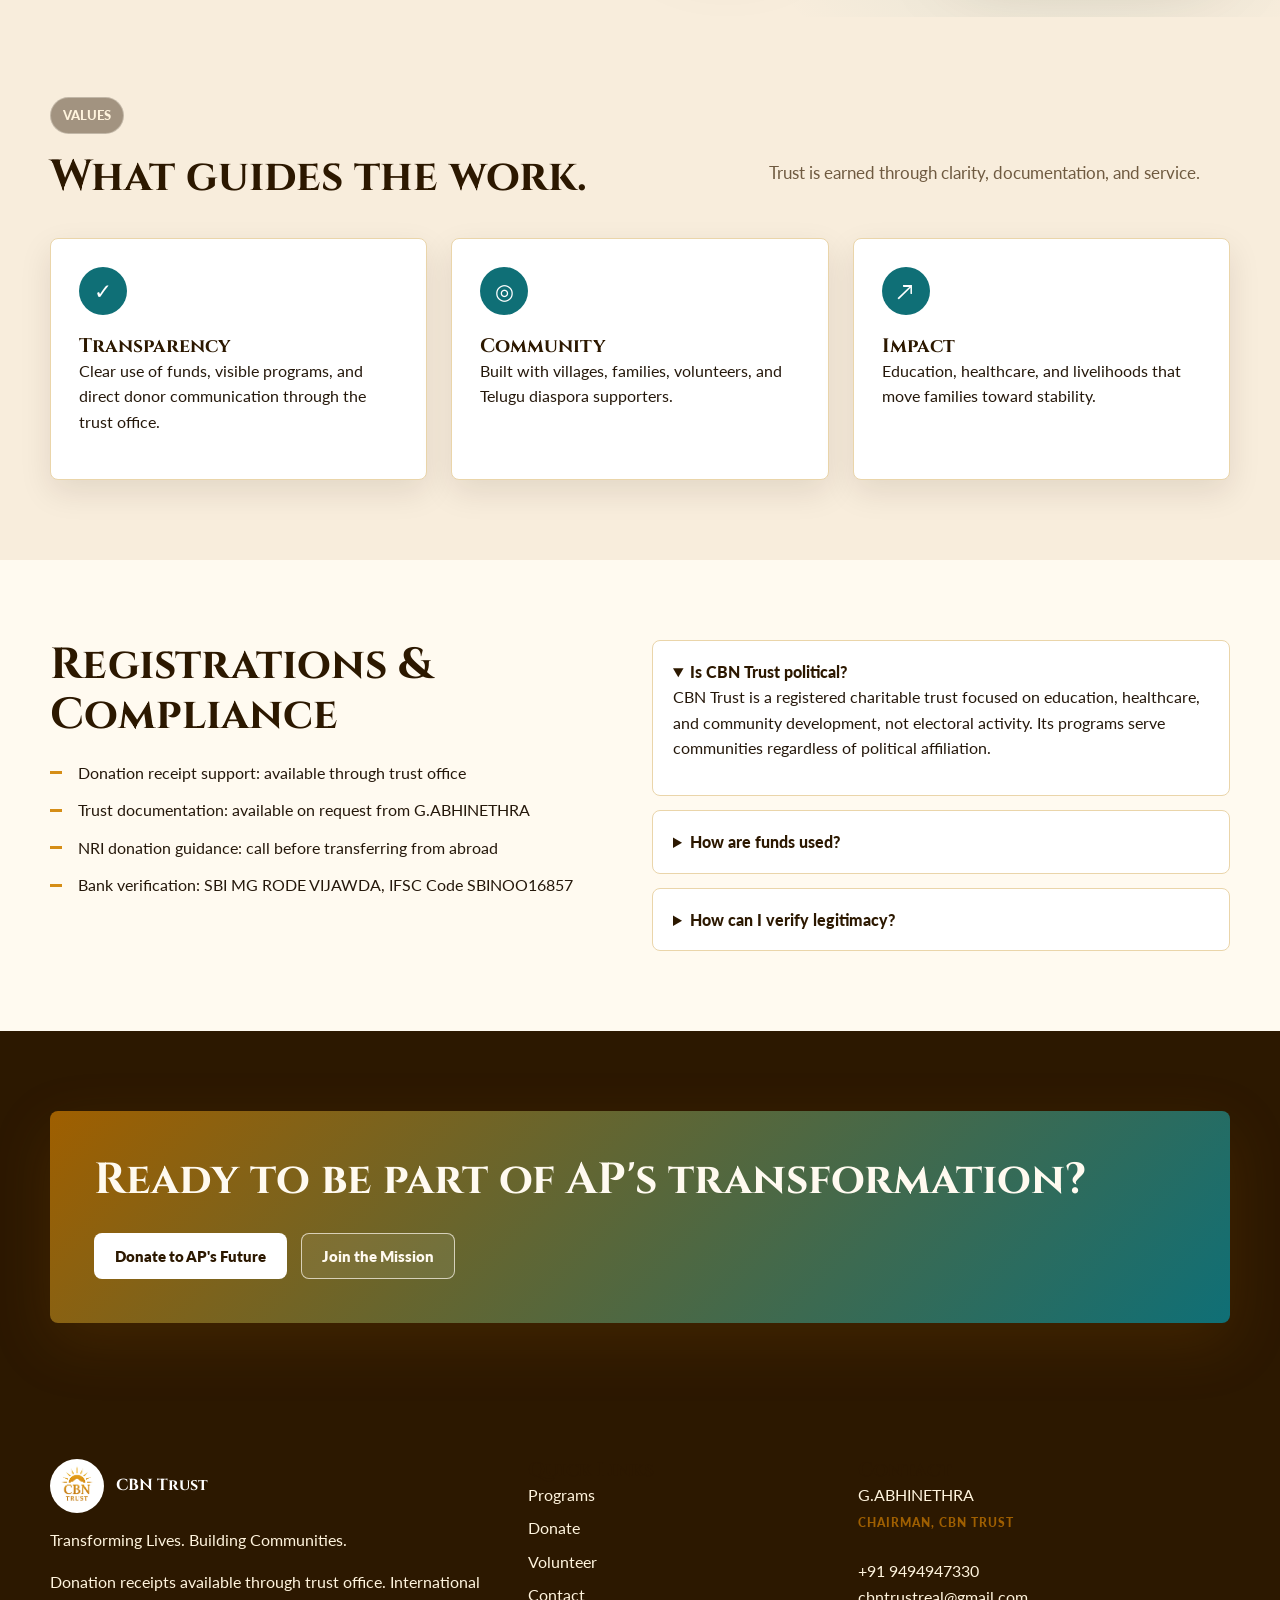
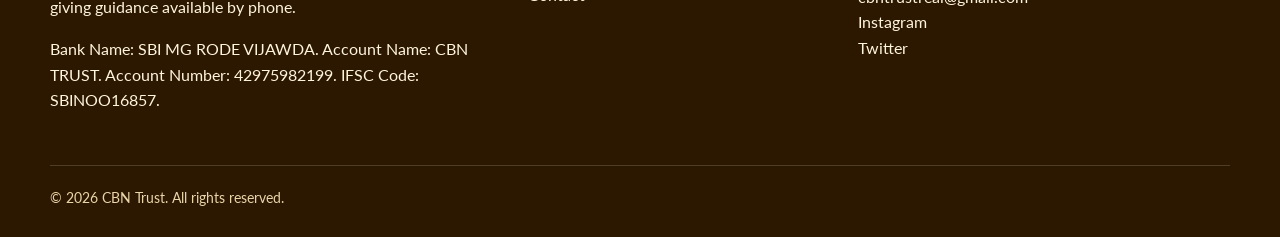
==== commit f6e2be81: "Remove CSR page and update inspiration wording" ====
--- a/about.html
+++ b/about.html
@@ -12,11 +12,11 @@
 </head>
 <body>
   <div class="logo-loader" id="logoLoader" role="status" aria-live="polite" aria-label="Loading CBN Trust"><div class="logo-loader-inner"><div class="logo-loader-mark"><img src="assets/logo.png" alt="CBN Trust logo"></div><span>CBN Trust</span><div class="logo-loader-progress" aria-hidden="true"><div class="logo-loader-track"><div class="logo-loader-bar" id="logoLoaderBar"></div></div><strong id="logoLoaderPercent">0%</strong></div></div></div>
-  <header class="site-header solid"><div class="container nav"><a class="brand" href="index.html"><img src="assets/logo.png" alt="CBN Trust logo"><span>CBN Trust</span></a><nav class="nav-links" aria-label="Primary navigation"><a class="active" href="about.html">About</a><a href="programs.html">Programs</a><a href="gallery.html">Gallery</a><a href="volunteer.html">Volunteer</a><a href="csr-partnership.html">CSR</a><a href="nri-giving.html">NRI Giving</a><a href="contact.html">Contact</a></nav><a class="button primary nav-cta" href="donate.html" aria-label="Donate now">Donate Now</a><button class="menu-toggle" type="button" aria-label="Open menu" aria-expanded="false">☰</button></div></header>
+  <header class="site-header solid"><div class="container nav"><a class="brand" href="index.html"><img src="assets/logo.png" alt="CBN Trust logo"><span>CBN Trust</span></a><nav class="nav-links" aria-label="Primary navigation"><a class="active" href="about.html">About</a><a href="programs.html">Programs</a><a href="gallery.html">Gallery</a><a href="volunteer.html">Volunteer</a><a href="nri-giving.html">NRI Giving</a><a href="contact.html">Contact</a></nav><a class="button primary nav-cta" href="donate.html" aria-label="Donate now">Donate Now</a><button class="menu-toggle" type="button" aria-label="Open menu" aria-expanded="false">☰</button></div></header>
   <main>
     <section class="page-hero"><div class="container"><span class="eyebrow">About CBN Trust</span><h1>Who We Are — And Why AP's Future Matters to Us</h1><p>A registered charitable trust focused on sustainable social and economic transformation in Andhra Pradesh.</p></div></section>
     <section class="section"><div class="container grid two"><article class="card reveal"><h2>Mission</h2><p>To create sustainable social and economic transformation in Andhra Pradesh.</p></article><article class="card reveal"><h2>Vision</h2><p>A prosperous, educated, healthy Andhra Pradesh where no family is left behind.</p></article></div></section>
-    <section class="section alt"><div class="container split"><div class="reveal"><h2>Our Story</h2><p>CBN Trust channels Telugu pride, donor generosity, and volunteer energy into structured programs that serve underprivileged communities across Andhra Pradesh through education, healthcare, and community development.</p><p>For donors and CSR teams, the trust offers an AP-specific alternative to generic national giving: rooted, visible, and aligned to ground-level needs.</p></div><div class="media-frame reveal"><img src="assets/images/owner-abhinethra.png" alt="G.ABHINETHRA, owner of CBN Trust" loading="lazy"></div></div></section>
+    <section class="section alt"><div class="container split"><div class="reveal"><h2>Our Story</h2><p>CBN Trust channels Telugu pride, donor generosity, and volunteer energy into structured programs that serve underprivileged communities across Andhra Pradesh through education, healthcare, and community development.</p><p>For donors and volunteers, the trust offers an AP-specific way to support meaningful service: rooted, visible, and aligned to ground-level needs. CBN Trust has been working for many years under the inspiration of Sri Nara Chandrababu Naidu.</p></div><div class="media-frame reveal"><img src="assets/images/owner-abhinethra.png" alt="G.ABHINETHRA, owner of CBN Trust" loading="lazy"></div></div></section>
     <section class="section"><div class="container"><div class="section-head reveal"><div><span class="eyebrow">Leadership</span><h2>Trust owner profile</h2></div><p>Framed as philanthropic leadership and public trust, not electoral activity.</p></div><article class="card split reveal"><div><h3>G.ABHINETHRA<span class="designation">CHAIRMAN, CBN TRUST</span></h3><p>G.ABHINETHRA leads donor coordination, trust communication, and giving support for education, healthcare, and community development programs across Andhra Pradesh.</p></div><img src="assets/images/owner-abhinethra.png" alt="G.ABHINETHRA, owner of CBN Trust"></article></div></section>
     <section class="section alt cbn-spotlight"><div class="container cbn-showcase"><div class="cbn-copy reveal"><span class="eyebrow">CBN Vision Context</span><h2>Sri Nara Chandrababu Naidu's leadership anchors the trust's AP-first identity.</h2><p>CBN Trust presents its charitable work in education, healthcare, and community development within a broader Andhra Pradesh development vision associated with Sri Nara Chandrababu Naidu, Hon'ble Chief Minister of Andhra Pradesh.</p><p><a class="text-link" href="https://en.wikipedia.org/wiki/N._Chandrababu_Naidu" target="_blank" rel="noopener">Reference →</a></p></div><div class="cbn-portraits reveal" aria-label="N. Chandrababu Naidu professional images"><div class="cbn-cutout secondary"><img src="assets/images/cbn-brand-image.jpg" alt="Portrait of N. Chandrababu Naidu" loading="lazy"></div><div class="cbn-cutout primary"><img src="assets/images/cbn_image.jpeg" alt="N. Chandrababu Naidu greeting the public" loading="lazy"></div><div class="cbn-badge"><strong>Sri Nara Chandrababu Naidu</strong><span>Hon'ble Chief Minister of Andhra Pradesh</span></div></div></div></section>
     <section class="section alt"><div class="container"><div class="section-head reveal"><div><span class="eyebrow">Values</span><h2>What guides the work.</h2></div><p>Trust is earned through clarity, documentation, and service.</p></div><div class="grid four grid three"><article class="card reveal"><span class="icon">✓</span><h3>Transparency</h3><p>Clear use of funds, visible programs, and direct donor communication through the trust office.</p></article><article class="card reveal"><span class="icon">◎</span><h3>Community</h3><p>Built with villages, families, volunteers, and Telugu diaspora supporters.</p></article><article class="card reveal"><span class="icon">↗</span><h3>Impact</h3><p>Education, healthcare, and livelihoods that move families toward stability.</p></article></div></div></section>
